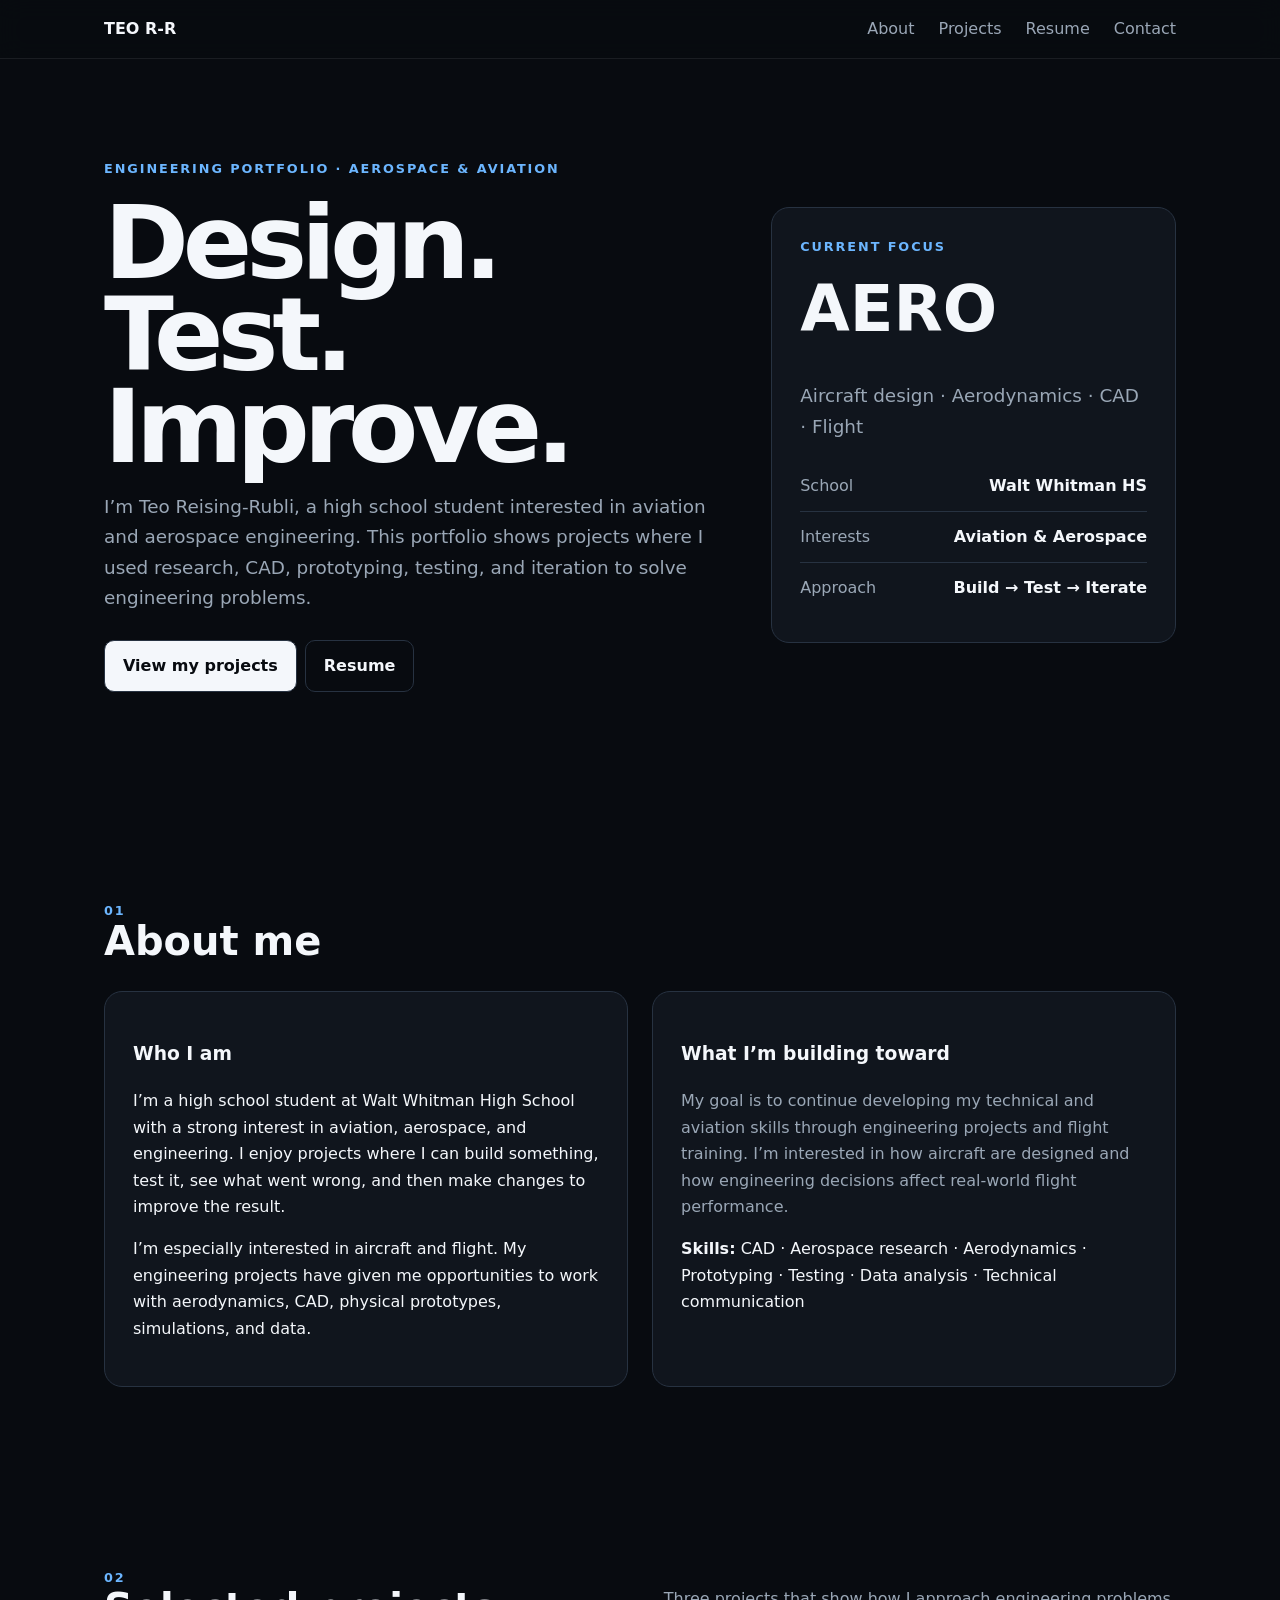
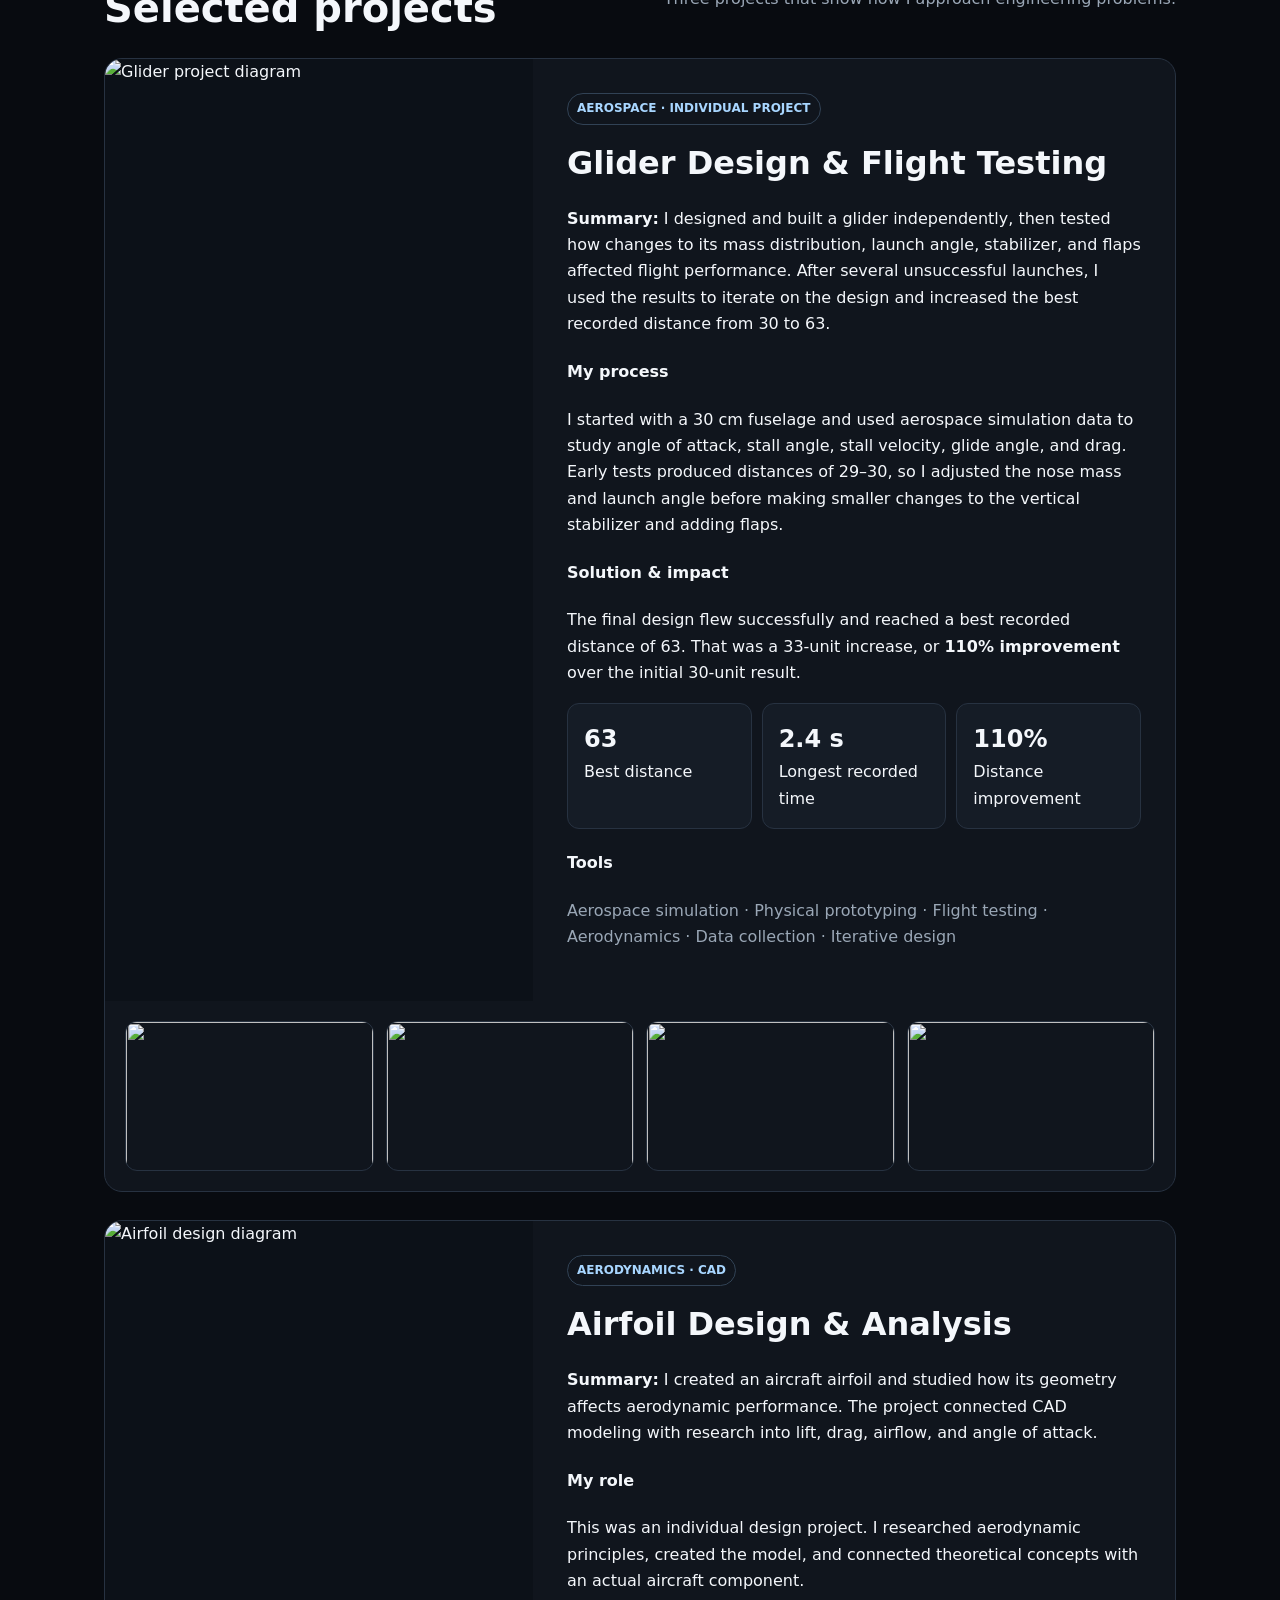
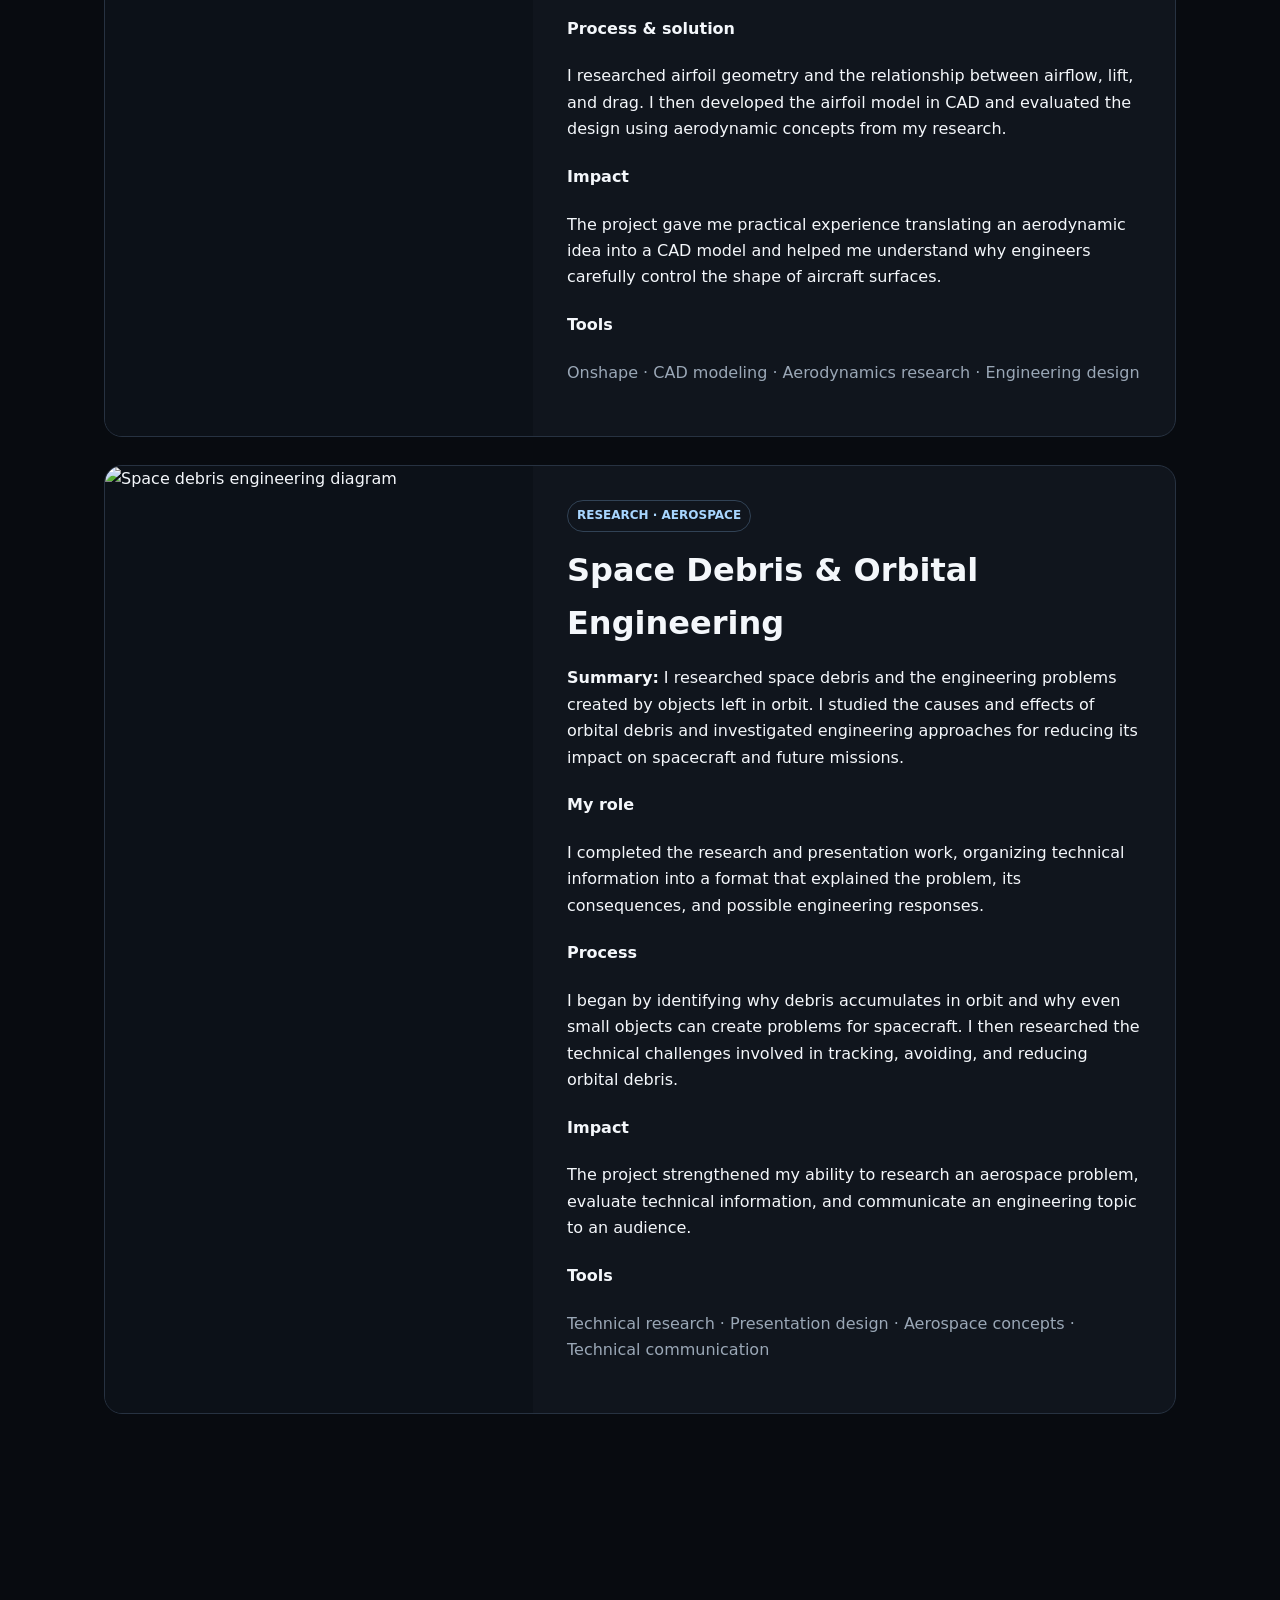
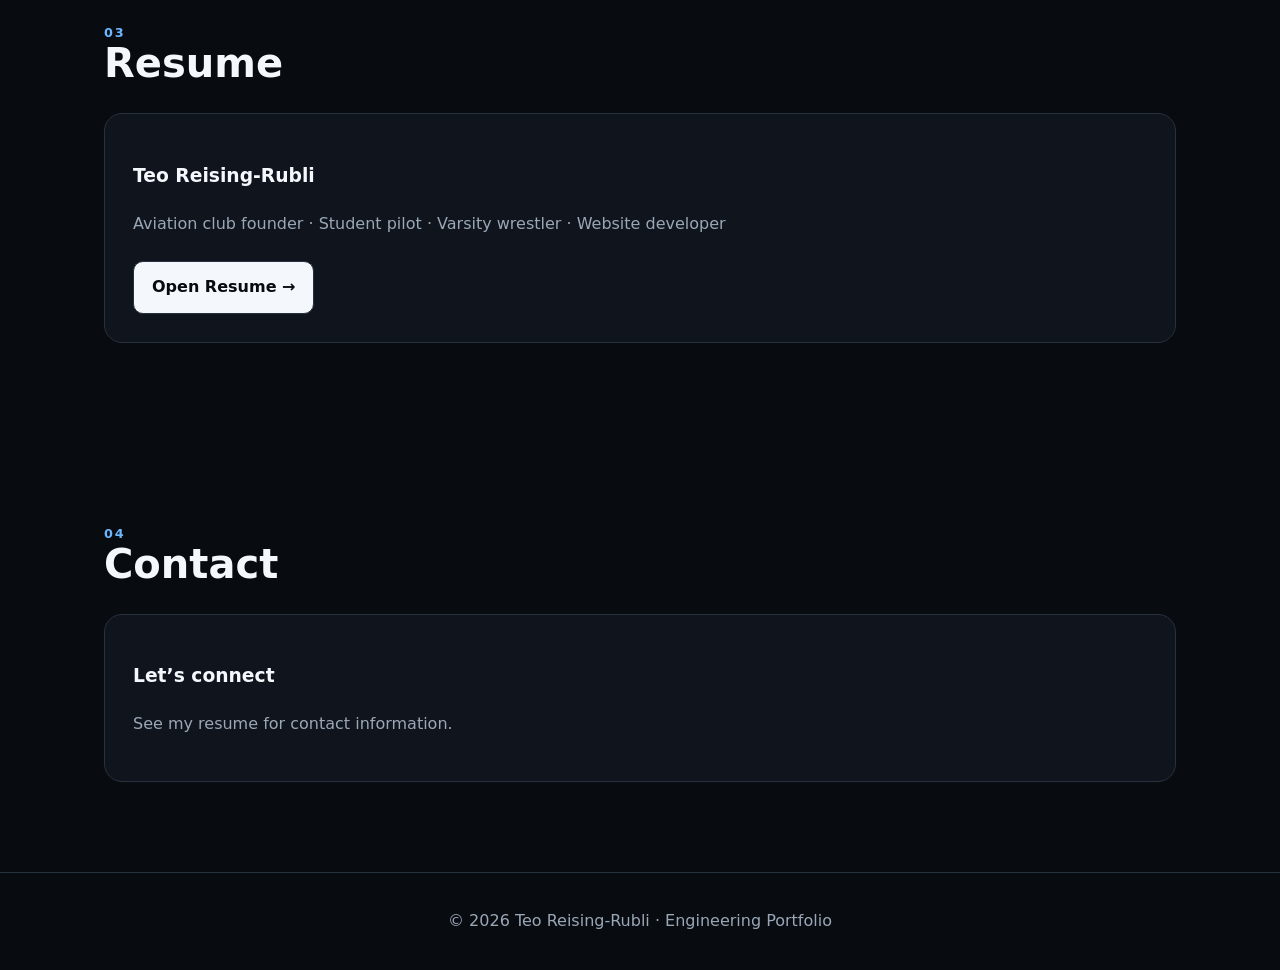
==== index.html @ ff0576cb "Add engineering portfolio homepage" ====
<!DOCTYPE html>
<html lang="en">
<head>
<meta charset="UTF-8"><meta name="viewport" content="width=device-width,initial-scale=1">
<title>Teo Reising-Rubli | Engineering Portfolio</title>
<style>
:root{--bg:#080b10;--panel:#10151d;--panel2:#151c26;--text:#f4f7fb;--muted:#9aa7b6;--line:#273241;--accent:#6cb6ff;--max:1120px}
*{box-sizing:border-box;scroll-behavior:smooth}body{margin:0;background:var(--bg);color:var(--text);font-family:Inter,system-ui,sans-serif;line-height:1.65}a{color:inherit;text-decoration:none}
nav{position:fixed;top:0;left:0;right:0;z-index:5;background:#080b10e8;backdrop-filter:blur(12px);border-bottom:1px solid #ffffff14}.nav{max-width:var(--max);margin:auto;padding:16px 24px;display:flex;justify-content:space-between}.navlinks{display:flex;gap:24px;color:var(--muted)}
.hero,section{max-width:var(--max);margin:auto;padding:90px 24px}.hero{min-height:90vh;display:flex;align-items:center;padding-top:130px}.grid{display:grid;grid-template-columns:1.2fr .8fr;gap:60px;align-items:center}.eyebrow{color:var(--accent);font-size:.8rem;font-weight:800;letter-spacing:.15em;text-transform:uppercase}h1{font-size:clamp(3.5rem,8vw,6.5rem);line-height:.9;letter-spacing:-.06em;margin:18px 0}h2{font-size:2.5rem;line-height:1;margin:0}.hero p,.muted{color:var(--muted)}.hero p{font-size:1.15rem;max-width:650px}
.btn{display:inline-block;padding:12px 18px;border:1px solid var(--line);border-radius:10px;font-weight:700;margin:8px 8px 0 0}.primary{background:#f4f7fb;color:#080b10}.hero-card,.card,.project{background:var(--panel);border:1px solid var(--line);border-radius:18px}.hero-card{padding:28px}.big{font-size:4rem;font-weight:900}.stat{display:flex;justify-content:space-between;padding:12px 0;border-bottom:1px solid var(--line);color:var(--muted)}.stat:last-child{border:0}.stat strong{color:var(--text)}
.head{display:flex;justify-content:space-between;align-items:end;gap:30px;margin-bottom:30px}.about{display:grid;grid-template-columns:1fr 1fr;gap:24px}.card{padding:28px}.toc{display:grid;grid-template-columns:repeat(4,1fr);gap:12px}.toc a{padding:18px;background:var(--panel);border:1px solid var(--line);border-radius:12px;color:var(--muted)}
.project{overflow:hidden;margin:28px 0}.projectgrid{display:grid;grid-template-columns:.8fr 1.2fr}.media{min-height:360px;background:#0c1118;display:flex;align-items:center;justify-content:center}.media img{width:100%;height:100%;object-fit:cover}.content{padding:34px}.tag{display:inline-block;color:#a8d6ff;border:1px solid #314255;border-radius:999px;padding:5px 9px;font-size:.75rem;font-weight:700}.project h3{font-size:2rem;margin:12px 0}.metrics{display:grid;grid-template-columns:repeat(3,1fr);gap:10px}.metric{background:var(--panel2);border:1px solid var(--line);padding:16px;border-radius:12px}.metric strong{display:block;font-size:1.5rem}.gallery{display:grid;grid-template-columns:repeat(4,1fr);gap:12px;padding:20px}.gallery img{width:100%;height:150px;object-fit:cover;border-radius:12px;border:1px solid var(--line)}footer{border-top:1px solid var(--line);padding:35px;text-align:center;color:var(--muted)}
@media(max-width:800px){.grid,.about,.projectgrid{grid-template-columns:1fr}.hero-card{display:none}.navlinks{gap:12px;font-size:.8rem}.toc{grid-template-columns:1fr 1fr}.gallery{grid-template-columns:1fr 1fr}.metrics{grid-template-columns:1fr 1fr}}
</style>
</head>
<body>
<nav><div class="nav"><b>TEO R-R</b><div class="navlinks"><a href="#about">About</a><a href="#projects">Projects</a><a href="#resume">Resume</a><a href="#contact">Contact</a></div></div></nav>
<header class="hero" id="home"><div class="grid"><div><div class="eyebrow">Engineering Portfolio · Aerospace & Aviation</div><h1>Design.<br>Test.<br>Improve.</h1><p>I’m Teo Reising-Rubli, a high school student interested in aviation and aerospace engineering. This portfolio shows projects where I used research, CAD, prototyping, testing, and iteration to solve engineering problems.</p><a class="btn primary" href="#projects">View my projects</a><a class="btn" href="#resume">Resume</a></div><div class="hero-card"><div class="eyebrow">Current focus</div><div class="big">AERO</div><p class="muted">Aircraft design · Aerodynamics · CAD · Flight</p><div class="stat"><span>School</span><strong>Walt Whitman HS</strong></div><div class="stat"><span>Interests</span><strong>Aviation & Aerospace</strong></div><div class="stat"><span>Approach</span><strong>Build → Test → Iterate</strong></div></div></div></header>

<section id="about"><div class="head"><div><div class="eyebrow">01</div><h2>About me</h2></div></div><div class="about"><div class="card"><h3>Who I am</h3><p>I’m a high school student at Walt Whitman High School with a strong interest in aviation, aerospace, and engineering. I enjoy projects where I can build something, test it, see what went wrong, and then make changes to improve the result.</p><p>I’m especially interested in aircraft and flight. My engineering projects have given me opportunities to work with aerodynamics, CAD, physical prototypes, simulations, and data.</p></div><div class="card"><h3>What I’m building toward</h3><p class="muted">My goal is to continue developing my technical and aviation skills through engineering projects and flight training. I’m interested in how aircraft are designed and how engineering decisions affect real-world flight performance.</p><p><b>Skills:</b> CAD · Aerospace research · Aerodynamics · Prototyping · Testing · Data analysis · Technical communication</p></div></div></section>

<section id="projects"><div class="head"><div><div class="eyebrow">02</div><h2>Selected projects</h2></div><p class="muted">Three projects that show how I approach engineering problems.</p></div>
<article class="project"><div class="projectgrid"><div class="media"><img src="assets/glider.svg" alt="Glider project diagram"></div><div class="content"><span class="tag">AEROSPACE · INDIVIDUAL PROJECT</span><h3>Glider Design & Flight Testing</h3><p><b>Summary:</b> I designed and built a glider independently, then tested how changes to its mass distribution, launch angle, stabilizer, and flaps affected flight performance. After several unsuccessful launches, I used the results to iterate on the design and increased the best recorded distance from 30 to 63.</p><h4>My process</h4><p>I started with a 30 cm fuselage and used aerospace simulation data to study angle of attack, stall angle, stall velocity, glide angle, and drag. Early tests produced distances of 29–30, so I adjusted the nose mass and launch angle before making smaller changes to the vertical stabilizer and adding flaps.</p><h4>Solution & impact</h4><p>The final design flew successfully and reached a best recorded distance of 63. That was a 33-unit increase, or <b>110% improvement</b> over the initial 30-unit result.</p><div class="metrics"><div class="metric"><strong>63</strong><span>Best distance</span></div><div class="metric"><strong>2.4 s</strong><span>Longest recorded time</span></div><div class="metric"><strong>110%</strong><span>Distance improvement</span></div></div><h4>Tools</h4><p class="muted">Aerospace simulation · Physical prototyping · Flight testing · Aerodynamics · Data collection · Iterative design</p></div></div><div class="gallery"><img src="assets/glider.svg"><img src="assets/simulation.svg"><img src="assets/dimensions.svg"><img src="assets/results.svg"></div></article>

<article class="project"><div class="projectgrid"><div class="media"><img src="assets/airfoil.svg" alt="Airfoil design diagram"></div><div class="content"><span class="tag">AERODYNAMICS · CAD</span><h3>Airfoil Design & Analysis</h3><p><b>Summary:</b> I created an aircraft airfoil and studied how its geometry affects aerodynamic performance. The project connected CAD modeling with research into lift, drag, airflow, and angle of attack.</p><h4>My role</h4><p>This was an individual design project. I researched aerodynamic principles, created the model, and connected theoretical concepts with an actual aircraft component.</p><h4>Process & solution</h4><p>I researched airfoil geometry and the relationship between airflow, lift, and drag. I then developed the airfoil model in CAD and evaluated the design using aerodynamic concepts from my research.</p><h4>Impact</h4><p>The project gave me practical experience translating an aerodynamic idea into a CAD model and helped me understand why engineers carefully control the shape of aircraft surfaces.</p><h4>Tools</h4><p class="muted">Onshape · CAD modeling · Aerodynamics research · Engineering design</p></div></div></article>

<article class="project"><div class="projectgrid"><div class="media"><img src="assets/space.svg" alt="Space debris engineering diagram"></div><div class="content"><span class="tag">RESEARCH · AEROSPACE</span><h3>Space Debris & Orbital Engineering</h3><p><b>Summary:</b> I researched space debris and the engineering problems created by objects left in orbit. I studied the causes and effects of orbital debris and investigated engineering approaches for reducing its impact on spacecraft and future missions.</p><h4>My role</h4><p>I completed the research and presentation work, organizing technical information into a format that explained the problem, its consequences, and possible engineering responses.</p><h4>Process</h4><p>I began by identifying why debris accumulates in orbit and why even small objects can create problems for spacecraft. I then researched the technical challenges involved in tracking, avoiding, and reducing orbital debris.</p><h4>Impact</h4><p>The project strengthened my ability to research an aerospace problem, evaluate technical information, and communicate an engineering topic to an audience.</p><h4>Tools</h4><p class="muted">Technical research · Presentation design · Aerospace concepts · Technical communication</p></div></div></article>
</section>

<section id="resume"><div class="head"><div><div class="eyebrow">03</div><h2>Resume</h2></div></div><div class="card"><h3>Teo Reising-Rubli</h3><p class="muted">Aviation club founder · Student pilot · Varsity wrestler · Website developer</p><a class="btn primary" href="resume.html">Open Resume →</a></div></section>
<section id="contact"><div class="head"><div><div class="eyebrow">04</div><h2>Contact</h2></div></div><div class="card"><h3>Let’s connect</h3><p class="muted">See my resume for contact information.</p></div></section>
<footer>© 2026 Teo Reising-Rubli · Engineering Portfolio</footer>
</body></html>
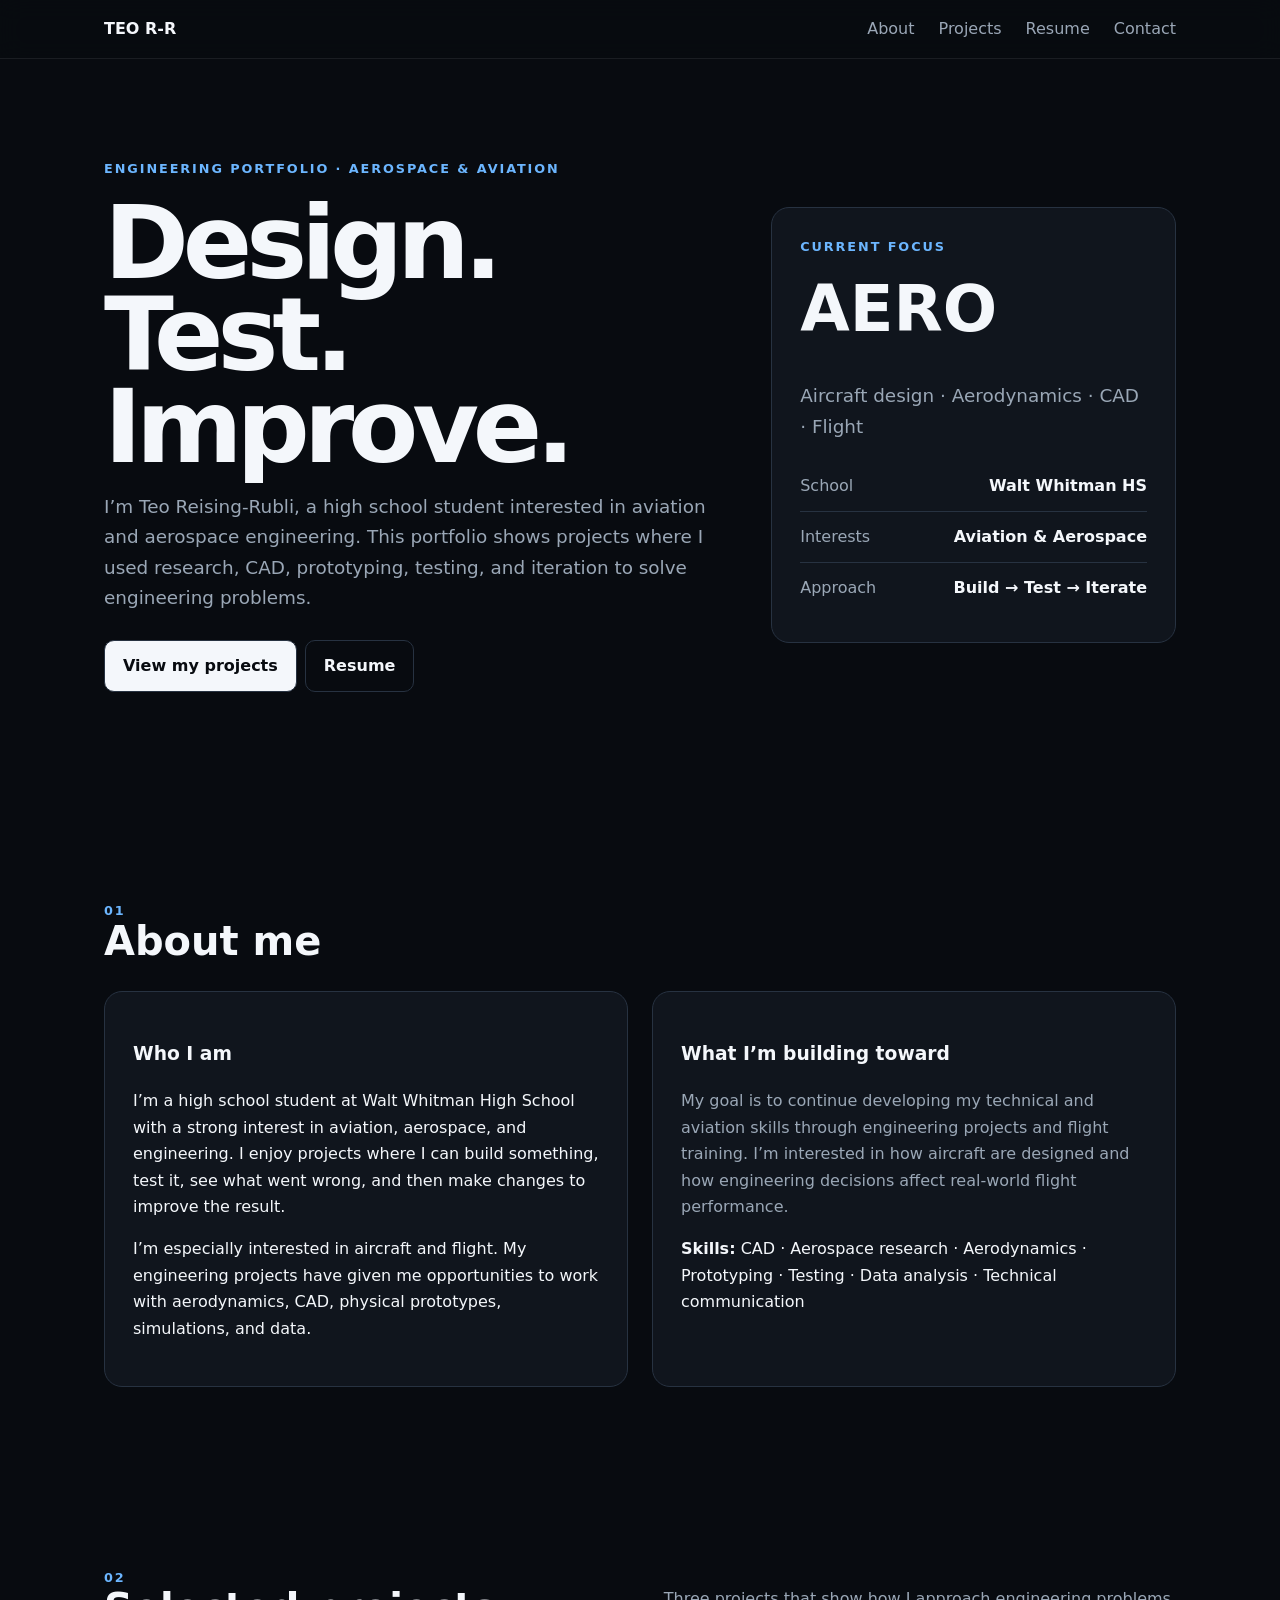
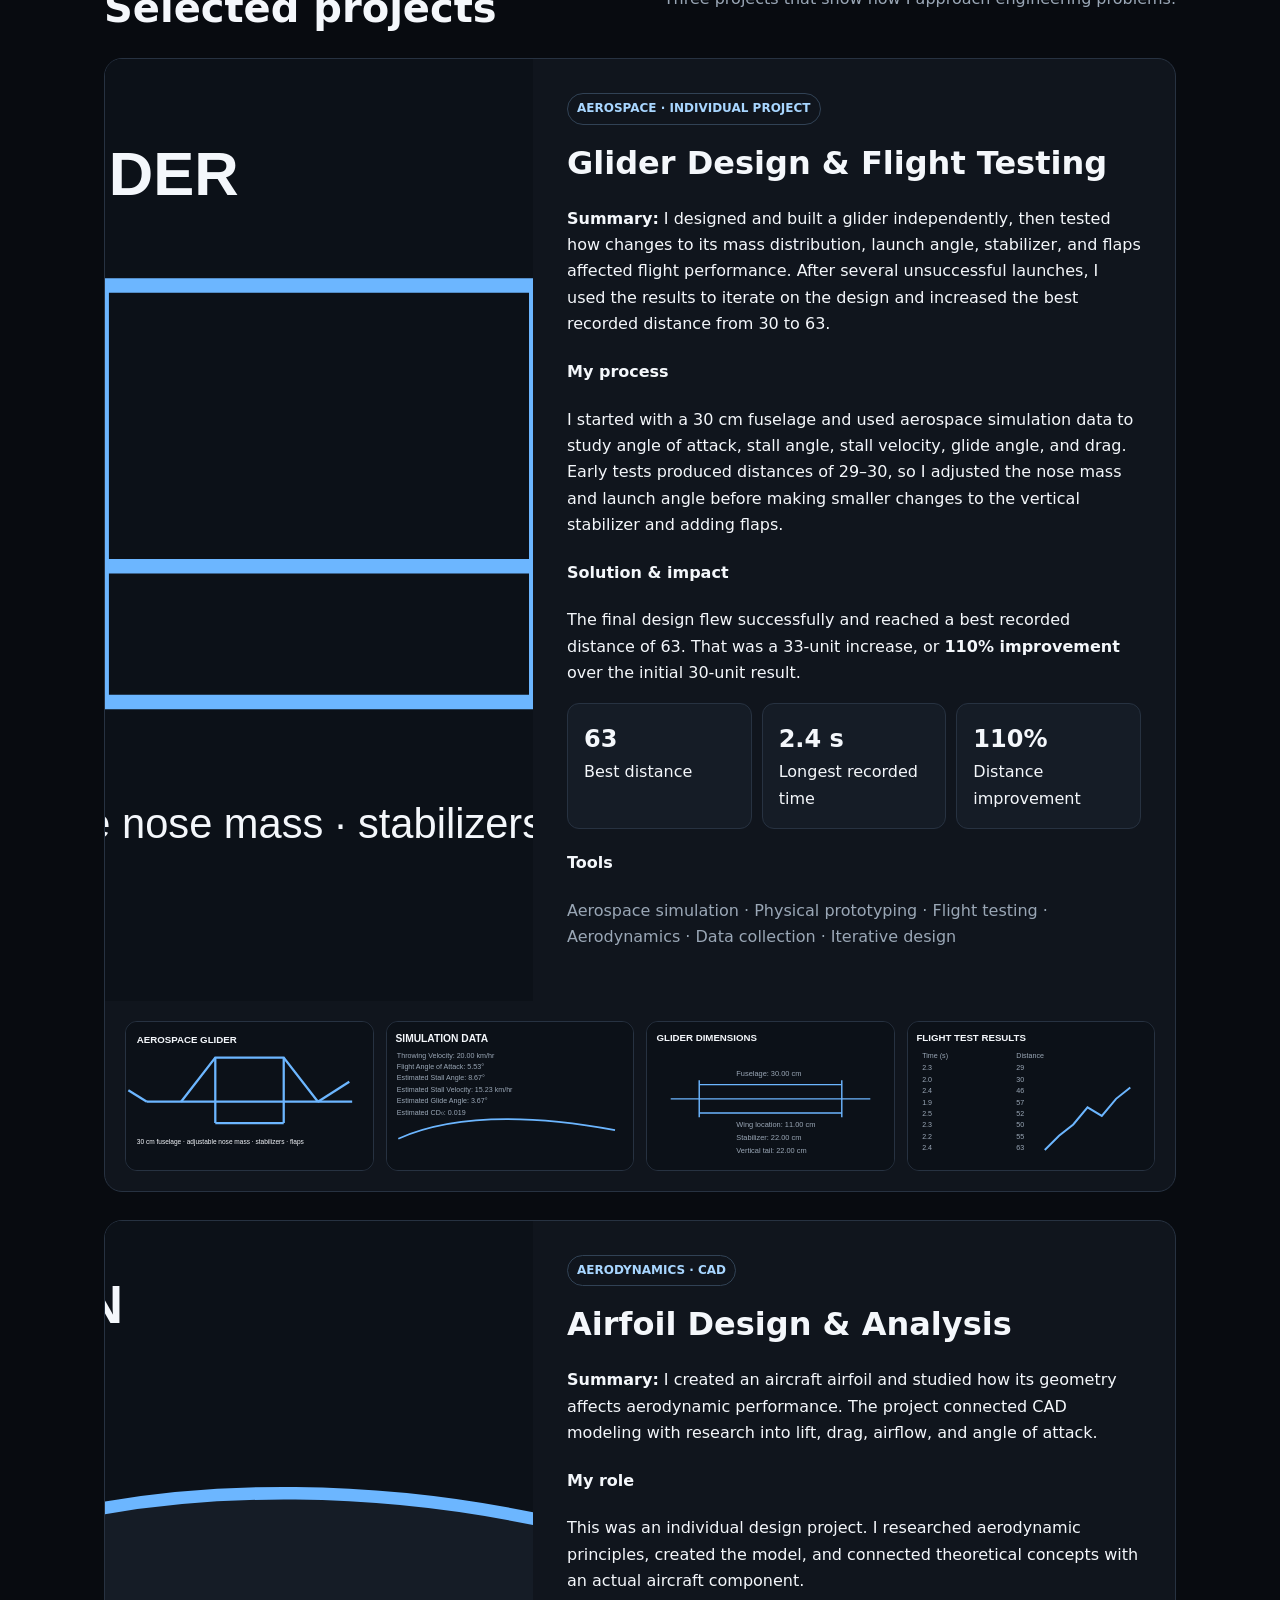
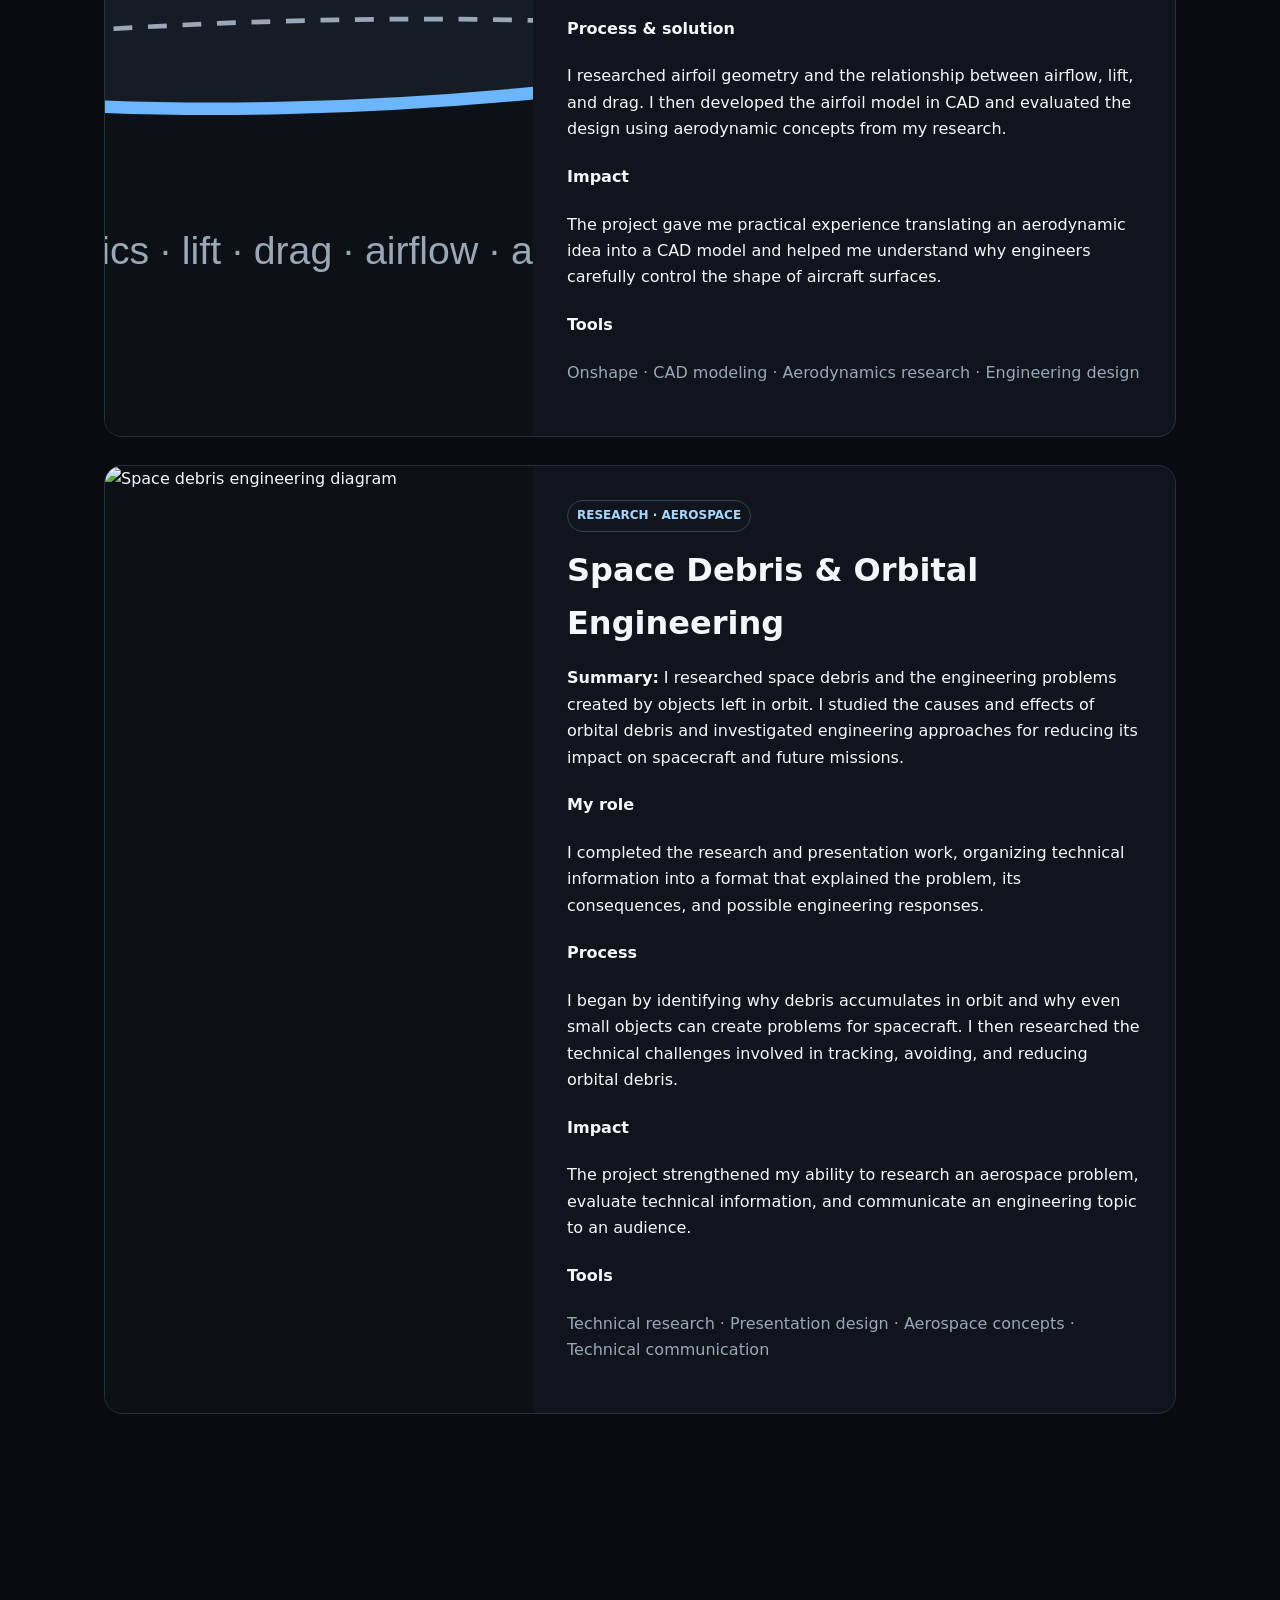
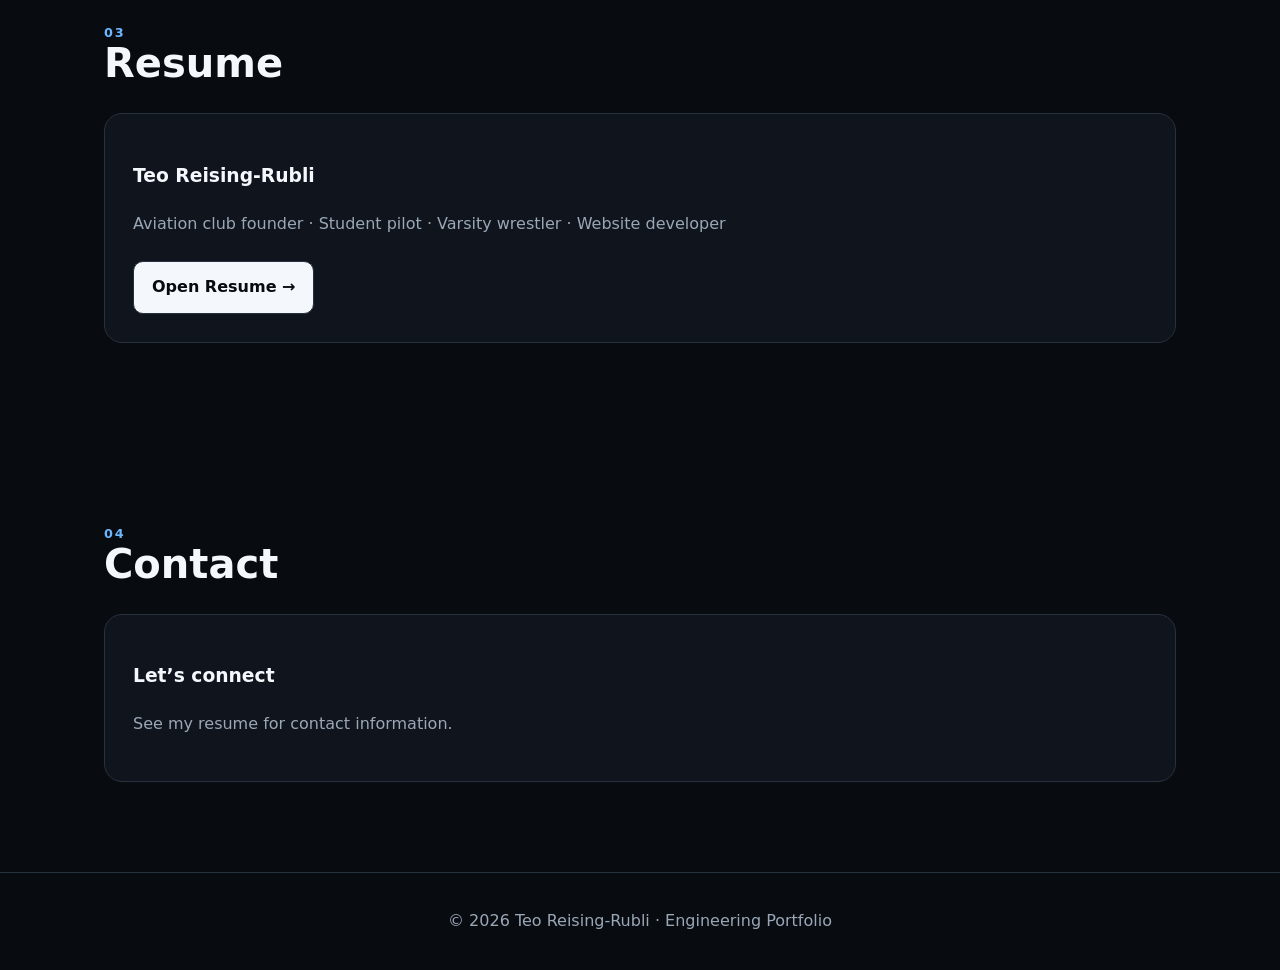
==== commit d452e238: "Add newline at end of index.html" ====
--- a/index.html
+++ b/index.html
@@ -31,4 +31,5 @@
 <section id="resume"><div class="head"><div><div class="eyebrow">03</div><h2>Resume</h2></div></div><div class="card"><h3>Teo Reising-Rubli</h3><p class="muted">Aviation club founder · Student pilot · Varsity wrestler · Website developer</p><a class="btn primary" href="resume.html">Open Resume →</a></div></section>
 <section id="contact"><div class="head"><div><div class="eyebrow">04</div><h2>Contact</h2></div></div><div class="card"><h3>Let’s connect</h3><p class="muted">See my resume for contact information.</p></div></section>
 <footer>© 2026 Teo Reising-Rubli · Engineering Portfolio</footer>
-</body></html>+</body></html>
+
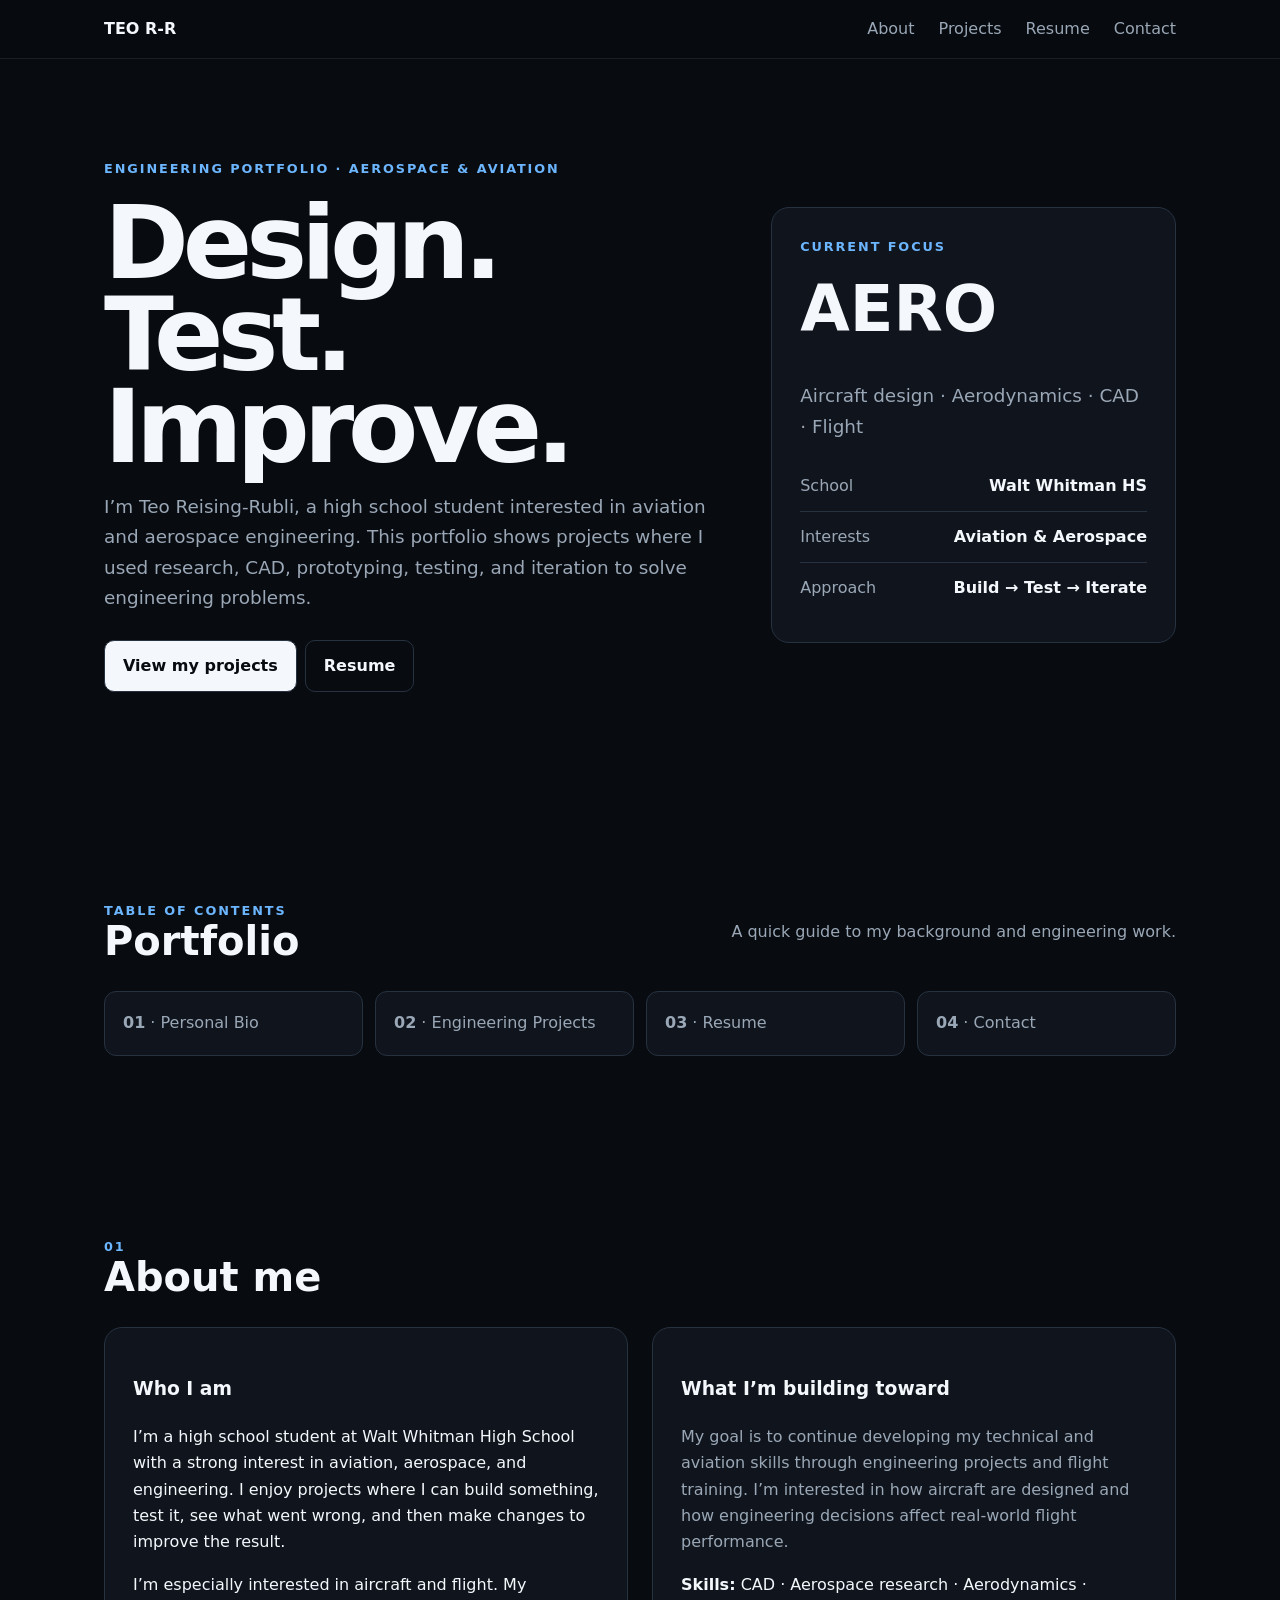
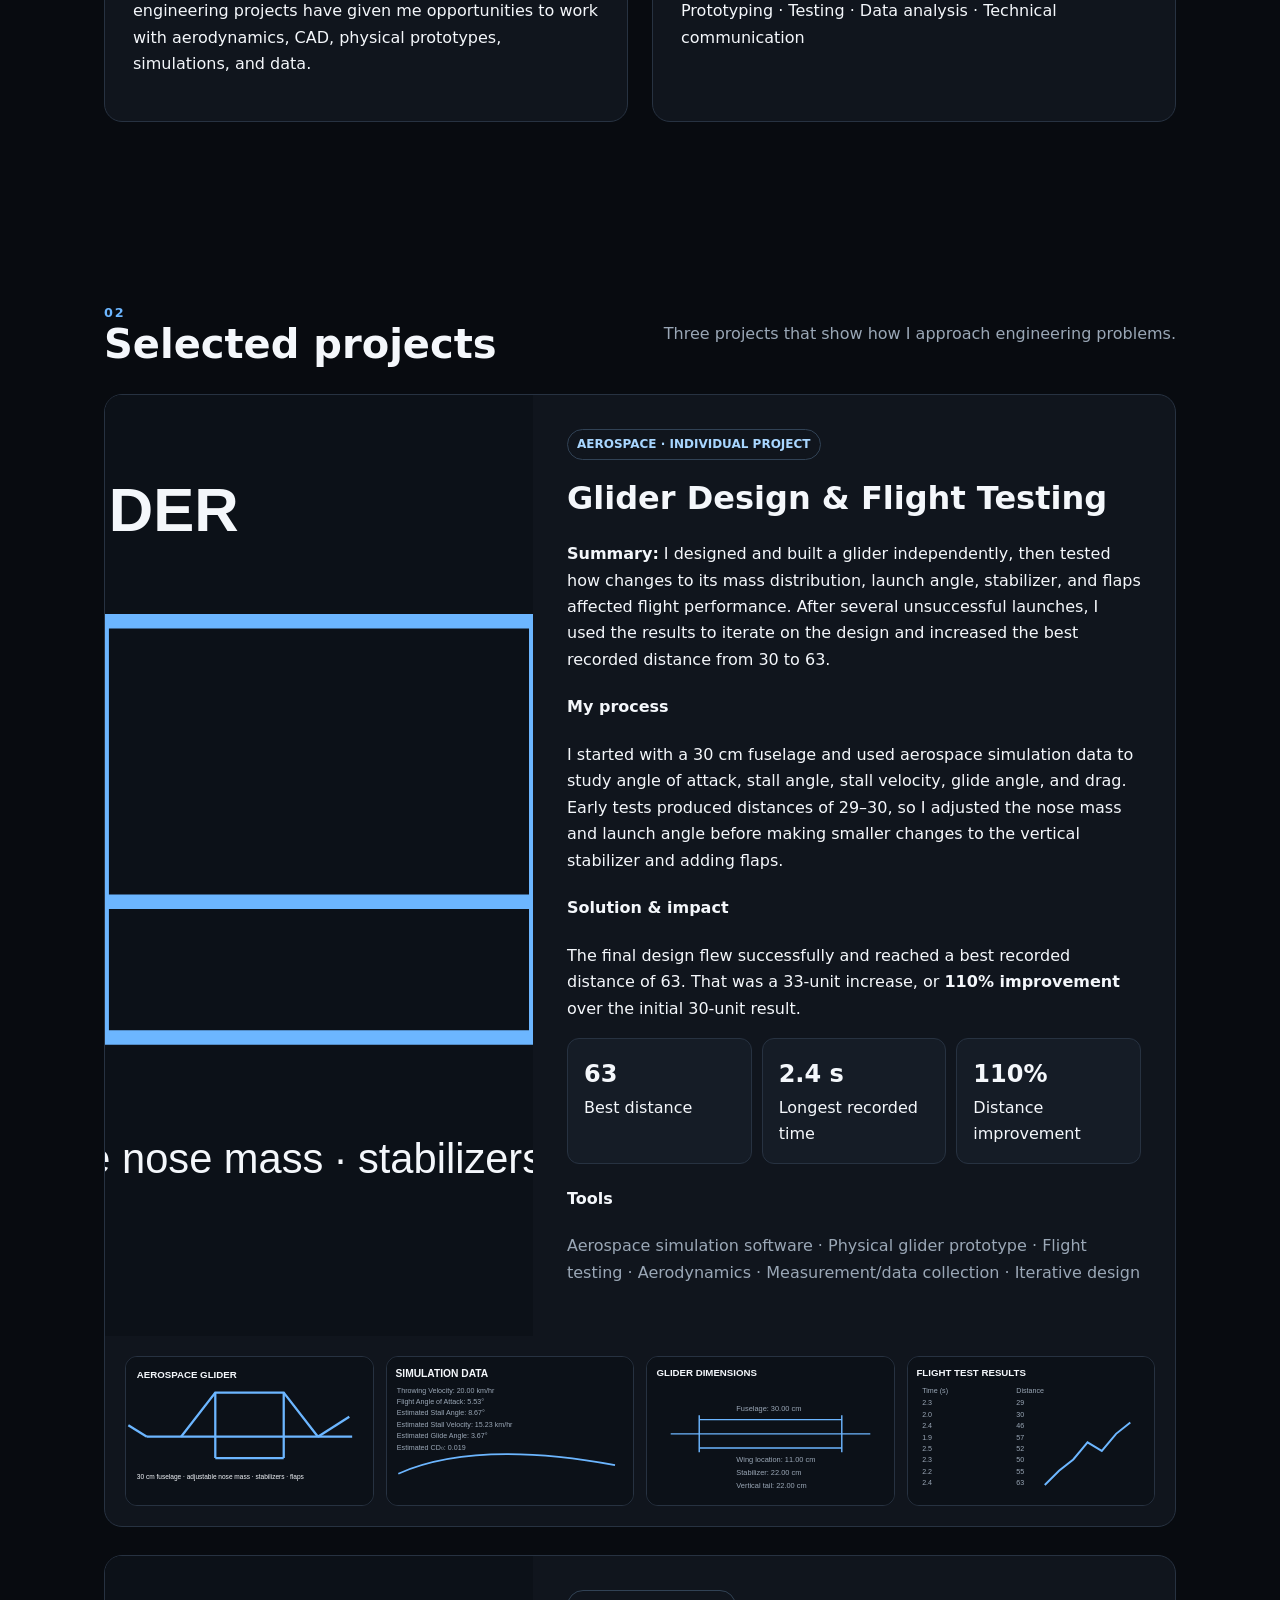
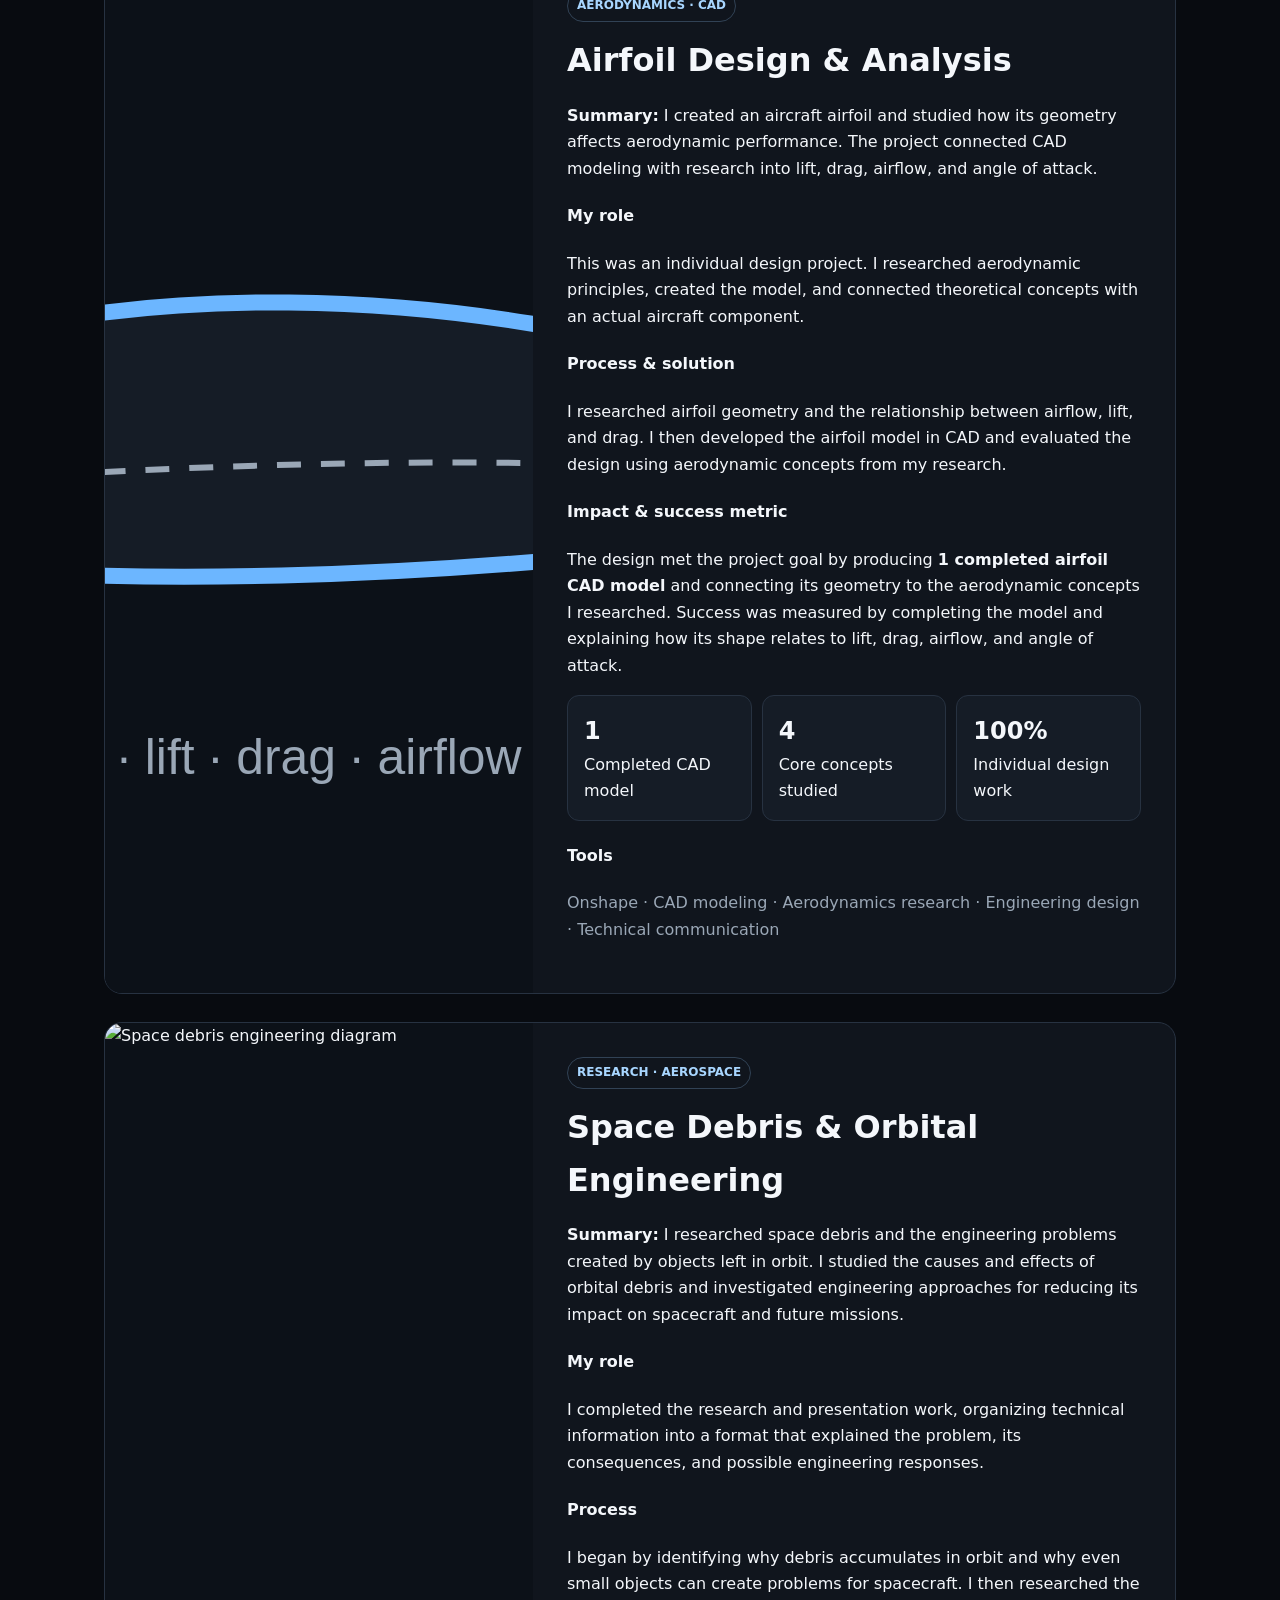
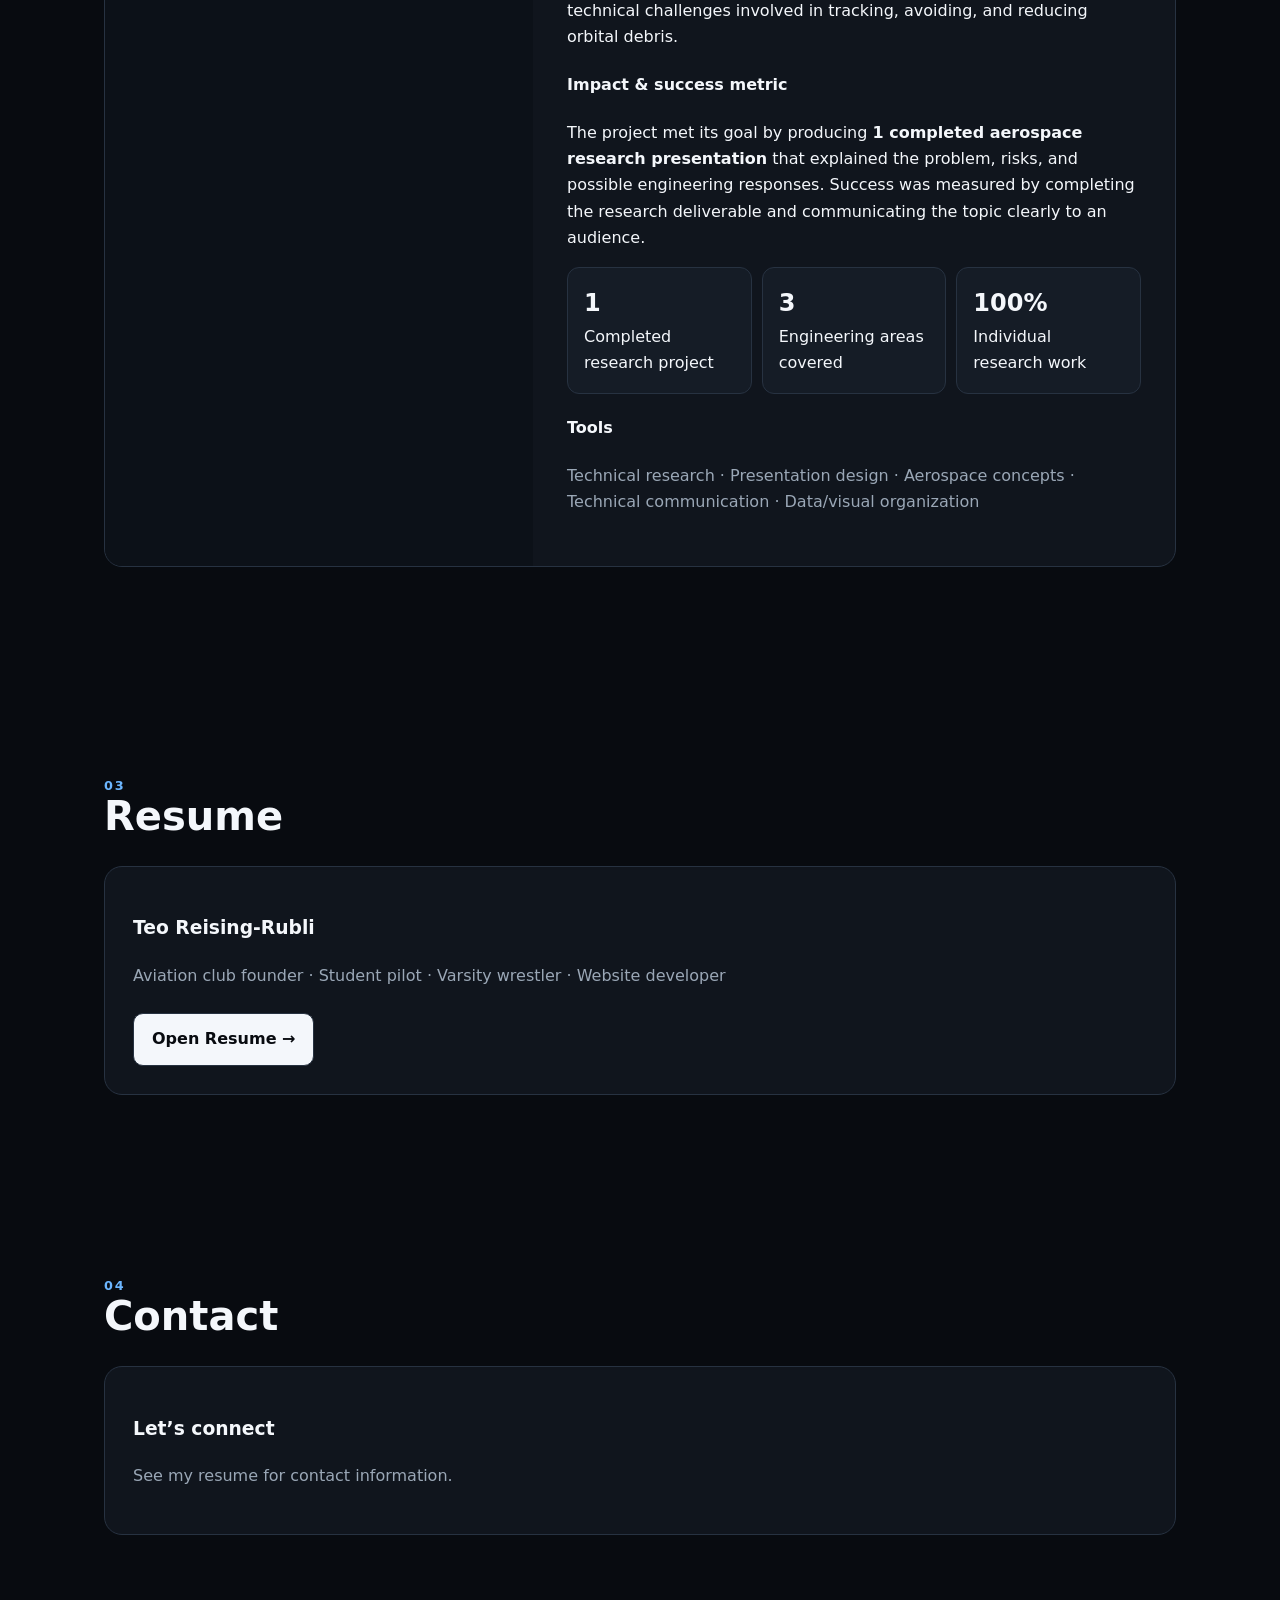
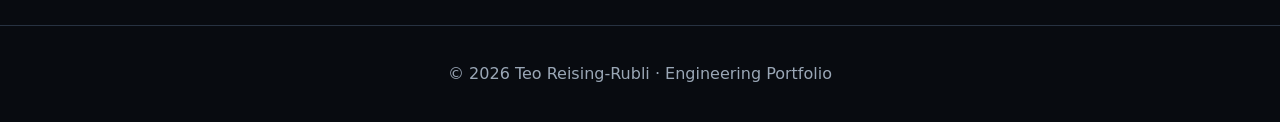
==== commit b1e95c8a: "Complete engineering portfolio rubric updates" ====
--- a/index.html
+++ b/index.html
@@ -18,14 +18,16 @@
 <nav><div class="nav"><b>TEO R-R</b><div class="navlinks"><a href="#about">About</a><a href="#projects">Projects</a><a href="#resume">Resume</a><a href="#contact">Contact</a></div></div></nav>
 <header class="hero" id="home"><div class="grid"><div><div class="eyebrow">Engineering Portfolio · Aerospace & Aviation</div><h1>Design.<br>Test.<br>Improve.</h1><p>I’m Teo Reising-Rubli, a high school student interested in aviation and aerospace engineering. This portfolio shows projects where I used research, CAD, prototyping, testing, and iteration to solve engineering problems.</p><a class="btn primary" href="#projects">View my projects</a><a class="btn" href="#resume">Resume</a></div><div class="hero-card"><div class="eyebrow">Current focus</div><div class="big">AERO</div><p class="muted">Aircraft design · Aerodynamics · CAD · Flight</p><div class="stat"><span>School</span><strong>Walt Whitman HS</strong></div><div class="stat"><span>Interests</span><strong>Aviation & Aerospace</strong></div><div class="stat"><span>Approach</span><strong>Build → Test → Iterate</strong></div></div></div></header>
 
+<section id="toc"><div class="head"><div><div class="eyebrow">TABLE OF CONTENTS</div><h2>Portfolio</h2></div><p class="muted">A quick guide to my background and engineering work.</p></div><div class="toc"><a href="#about"><b>01</b> · Personal Bio</a><a href="#projects"><b>02</b> · Engineering Projects</a><a href="#resume"><b>03</b> · Resume</a><a href="#contact"><b>04</b> · Contact</a></div></section>
+
 <section id="about"><div class="head"><div><div class="eyebrow">01</div><h2>About me</h2></div></div><div class="about"><div class="card"><h3>Who I am</h3><p>I’m a high school student at Walt Whitman High School with a strong interest in aviation, aerospace, and engineering. I enjoy projects where I can build something, test it, see what went wrong, and then make changes to improve the result.</p><p>I’m especially interested in aircraft and flight. My engineering projects have given me opportunities to work with aerodynamics, CAD, physical prototypes, simulations, and data.</p></div><div class="card"><h3>What I’m building toward</h3><p class="muted">My goal is to continue developing my technical and aviation skills through engineering projects and flight training. I’m interested in how aircraft are designed and how engineering decisions affect real-world flight performance.</p><p><b>Skills:</b> CAD · Aerospace research · Aerodynamics · Prototyping · Testing · Data analysis · Technical communication</p></div></div></section>
 
 <section id="projects"><div class="head"><div><div class="eyebrow">02</div><h2>Selected projects</h2></div><p class="muted">Three projects that show how I approach engineering problems.</p></div>
-<article class="project"><div class="projectgrid"><div class="media"><img src="assets/glider.svg" alt="Glider project diagram"></div><div class="content"><span class="tag">AEROSPACE · INDIVIDUAL PROJECT</span><h3>Glider Design & Flight Testing</h3><p><b>Summary:</b> I designed and built a glider independently, then tested how changes to its mass distribution, launch angle, stabilizer, and flaps affected flight performance. After several unsuccessful launches, I used the results to iterate on the design and increased the best recorded distance from 30 to 63.</p><h4>My process</h4><p>I started with a 30 cm fuselage and used aerospace simulation data to study angle of attack, stall angle, stall velocity, glide angle, and drag. Early tests produced distances of 29–30, so I adjusted the nose mass and launch angle before making smaller changes to the vertical stabilizer and adding flaps.</p><h4>Solution & impact</h4><p>The final design flew successfully and reached a best recorded distance of 63. That was a 33-unit increase, or <b>110% improvement</b> over the initial 30-unit result.</p><div class="metrics"><div class="metric"><strong>63</strong><span>Best distance</span></div><div class="metric"><strong>2.4 s</strong><span>Longest recorded time</span></div><div class="metric"><strong>110%</strong><span>Distance improvement</span></div></div><h4>Tools</h4><p class="muted">Aerospace simulation · Physical prototyping · Flight testing · Aerodynamics · Data collection · Iterative design</p></div></div><div class="gallery"><img src="assets/glider.svg"><img src="assets/simulation.svg"><img src="assets/dimensions.svg"><img src="assets/results.svg"></div></article>
+<article class="project"><div class="projectgrid"><div class="media"><img src="assets/glider.svg" alt="Glider project diagram"></div><div class="content"><span class="tag">AEROSPACE · INDIVIDUAL PROJECT</span><h3>Glider Design & Flight Testing</h3><p><b>Summary:</b> I designed and built a glider independently, then tested how changes to its mass distribution, launch angle, stabilizer, and flaps affected flight performance. After several unsuccessful launches, I used the results to iterate on the design and increased the best recorded distance from 30 to 63.</p><h4>My process</h4><p>I started with a 30 cm fuselage and used aerospace simulation data to study angle of attack, stall angle, stall velocity, glide angle, and drag. Early tests produced distances of 29–30, so I adjusted the nose mass and launch angle before making smaller changes to the vertical stabilizer and adding flaps.</p><h4>Solution & impact</h4><p>The final design flew successfully and reached a best recorded distance of 63. That was a 33-unit increase, or <b>110% improvement</b> over the initial 30-unit result.</p><div class="metrics"><div class="metric"><strong>63</strong><span>Best distance</span></div><div class="metric"><strong>2.4 s</strong><span>Longest recorded time</span></div><div class="metric"><strong>110%</strong><span>Distance improvement</span></div></div><h4>Tools</h4><p class="muted">Aerospace simulation software · Physical glider prototype · Flight testing · Aerodynamics · Measurement/data collection · Iterative design</p></div></div><div class="gallery"><img src="assets/glider.svg"><img src="assets/simulation.svg"><img src="assets/dimensions.svg"><img src="assets/results.svg"></div></article>
 
-<article class="project"><div class="projectgrid"><div class="media"><img src="assets/airfoil.svg" alt="Airfoil design diagram"></div><div class="content"><span class="tag">AERODYNAMICS · CAD</span><h3>Airfoil Design & Analysis</h3><p><b>Summary:</b> I created an aircraft airfoil and studied how its geometry affects aerodynamic performance. The project connected CAD modeling with research into lift, drag, airflow, and angle of attack.</p><h4>My role</h4><p>This was an individual design project. I researched aerodynamic principles, created the model, and connected theoretical concepts with an actual aircraft component.</p><h4>Process & solution</h4><p>I researched airfoil geometry and the relationship between airflow, lift, and drag. I then developed the airfoil model in CAD and evaluated the design using aerodynamic concepts from my research.</p><h4>Impact</h4><p>The project gave me practical experience translating an aerodynamic idea into a CAD model and helped me understand why engineers carefully control the shape of aircraft surfaces.</p><h4>Tools</h4><p class="muted">Onshape · CAD modeling · Aerodynamics research · Engineering design</p></div></div></article>
+<article class="project"><div class="projectgrid"><div class="media"><img src="assets/airfoil.svg" alt="Airfoil design diagram"></div><div class="content"><span class="tag">AERODYNAMICS · CAD</span><h3>Airfoil Design & Analysis</h3><p><b>Summary:</b> I created an aircraft airfoil and studied how its geometry affects aerodynamic performance. The project connected CAD modeling with research into lift, drag, airflow, and angle of attack.</p><h4>My role</h4><p>This was an individual design project. I researched aerodynamic principles, created the model, and connected theoretical concepts with an actual aircraft component.</p><h4>Process & solution</h4><p>I researched airfoil geometry and the relationship between airflow, lift, and drag. I then developed the airfoil model in CAD and evaluated the design using aerodynamic concepts from my research.</p><h4>Impact & success metric</h4><p>The design met the project goal by producing <b>1 completed airfoil CAD model</b> and connecting its geometry to the aerodynamic concepts I researched. Success was measured by completing the model and explaining how its shape relates to lift, drag, airflow, and angle of attack.</p><div class="metrics"><div class="metric"><strong>1</strong><span>Completed CAD model</span></div><div class="metric"><strong>4</strong><span>Core concepts studied</span></div><div class="metric"><strong>100%</strong><span>Individual design work</span></div></div><h4>Tools</h4><p class="muted">Onshape · CAD modeling · Aerodynamics research · Engineering design · Technical communication</p></div></div></article>
 
-<article class="project"><div class="projectgrid"><div class="media"><img src="assets/space.svg" alt="Space debris engineering diagram"></div><div class="content"><span class="tag">RESEARCH · AEROSPACE</span><h3>Space Debris & Orbital Engineering</h3><p><b>Summary:</b> I researched space debris and the engineering problems created by objects left in orbit. I studied the causes and effects of orbital debris and investigated engineering approaches for reducing its impact on spacecraft and future missions.</p><h4>My role</h4><p>I completed the research and presentation work, organizing technical information into a format that explained the problem, its consequences, and possible engineering responses.</p><h4>Process</h4><p>I began by identifying why debris accumulates in orbit and why even small objects can create problems for spacecraft. I then researched the technical challenges involved in tracking, avoiding, and reducing orbital debris.</p><h4>Impact</h4><p>The project strengthened my ability to research an aerospace problem, evaluate technical information, and communicate an engineering topic to an audience.</p><h4>Tools</h4><p class="muted">Technical research · Presentation design · Aerospace concepts · Technical communication</p></div></div></article>
+<article class="project"><div class="projectgrid"><div class="media"><img src="assets/space.svg" alt="Space debris engineering diagram"></div><div class="content"><span class="tag">RESEARCH · AEROSPACE</span><h3>Space Debris & Orbital Engineering</h3><p><b>Summary:</b> I researched space debris and the engineering problems created by objects left in orbit. I studied the causes and effects of orbital debris and investigated engineering approaches for reducing its impact on spacecraft and future missions.</p><h4>My role</h4><p>I completed the research and presentation work, organizing technical information into a format that explained the problem, its consequences, and possible engineering responses.</p><h4>Process</h4><p>I began by identifying why debris accumulates in orbit and why even small objects can create problems for spacecraft. I then researched the technical challenges involved in tracking, avoiding, and reducing orbital debris.</p><h4>Impact & success metric</h4><p>The project met its goal by producing <b>1 completed aerospace research presentation</b> that explained the problem, risks, and possible engineering responses. Success was measured by completing the research deliverable and communicating the topic clearly to an audience.</p><div class="metrics"><div class="metric"><strong>1</strong><span>Completed research project</span></div><div class="metric"><strong>3</strong><span>Engineering areas covered</span></div><div class="metric"><strong>100%</strong><span>Individual research work</span></div></div><h4>Tools</h4><p class="muted">Technical research · Presentation design · Aerospace concepts · Technical communication · Data/visual organization</p></div></div></article>
 </section>
 
 <section id="resume"><div class="head"><div><div class="eyebrow">03</div><h2>Resume</h2></div></div><div class="card"><h3>Teo Reising-Rubli</h3><p class="muted">Aviation club founder · Student pilot · Varsity wrestler · Website developer</p><a class="btn primary" href="resume.html">Open Resume →</a></div></section>
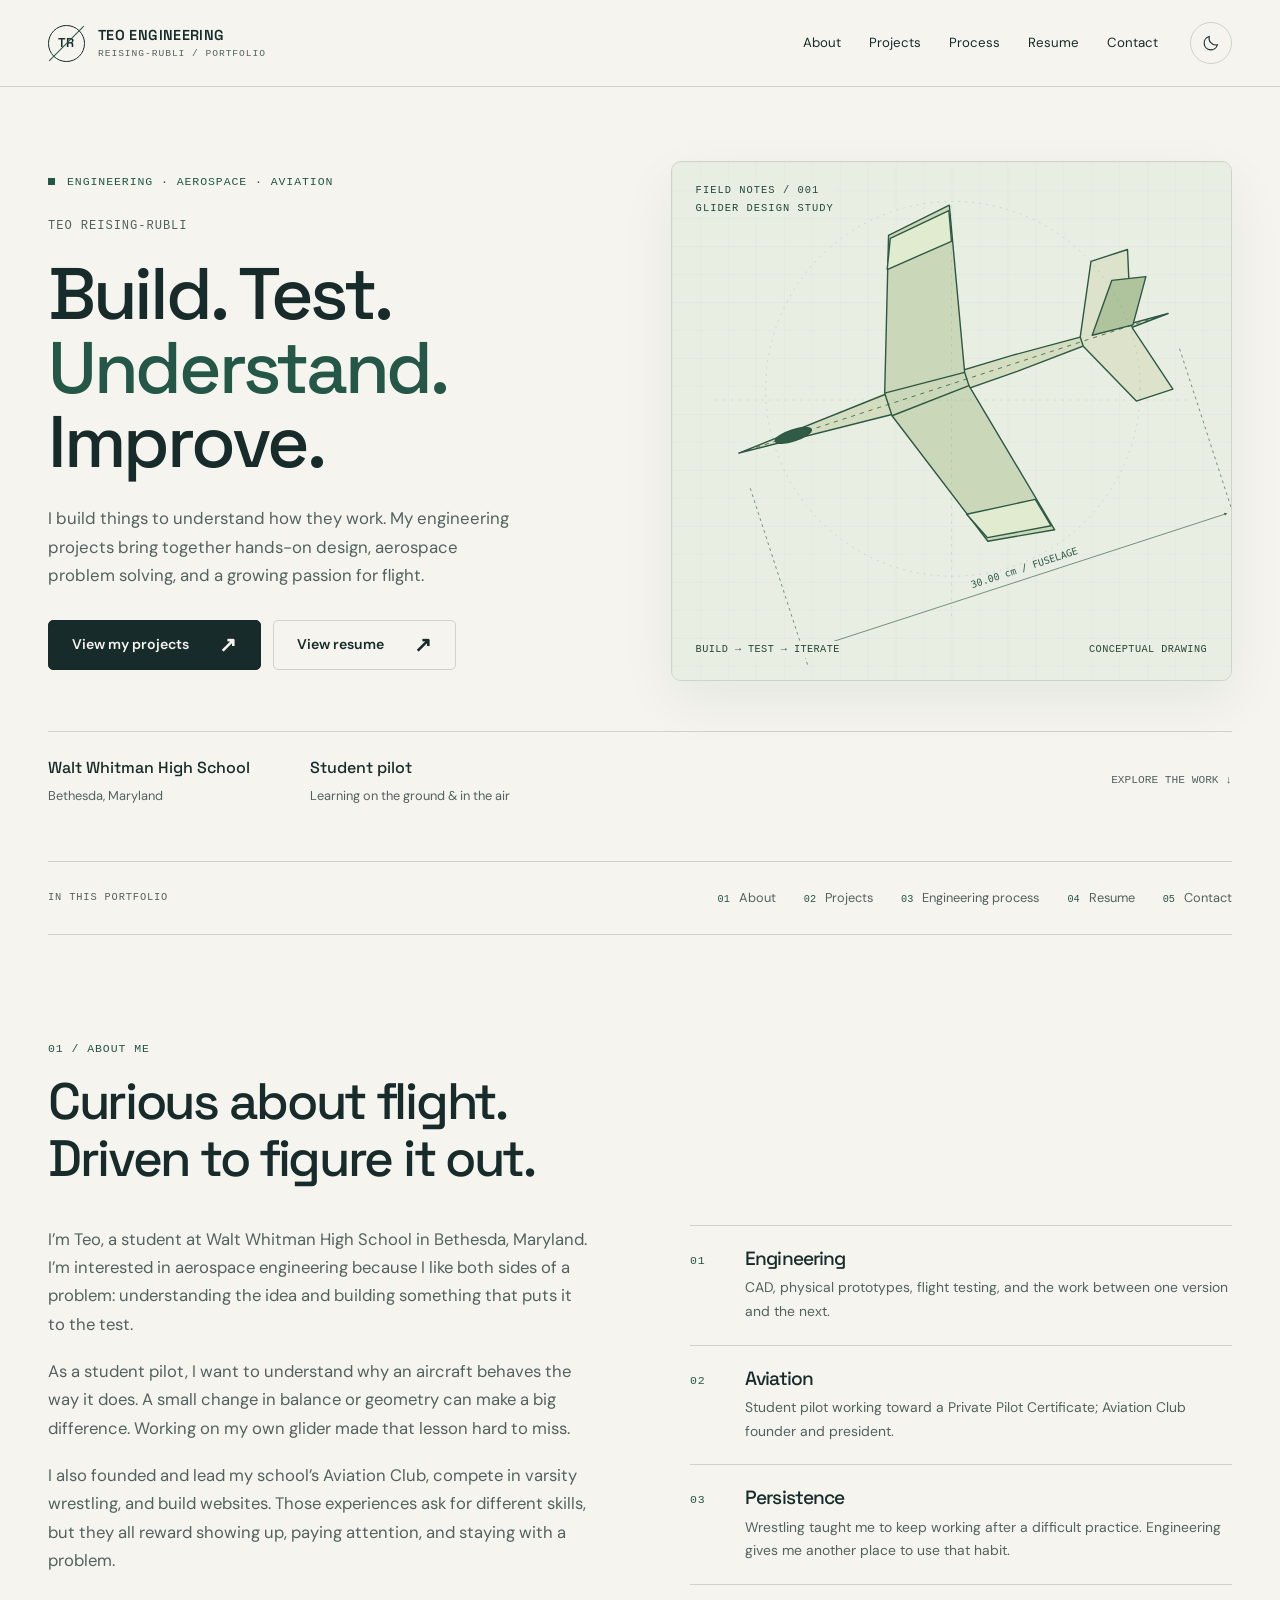
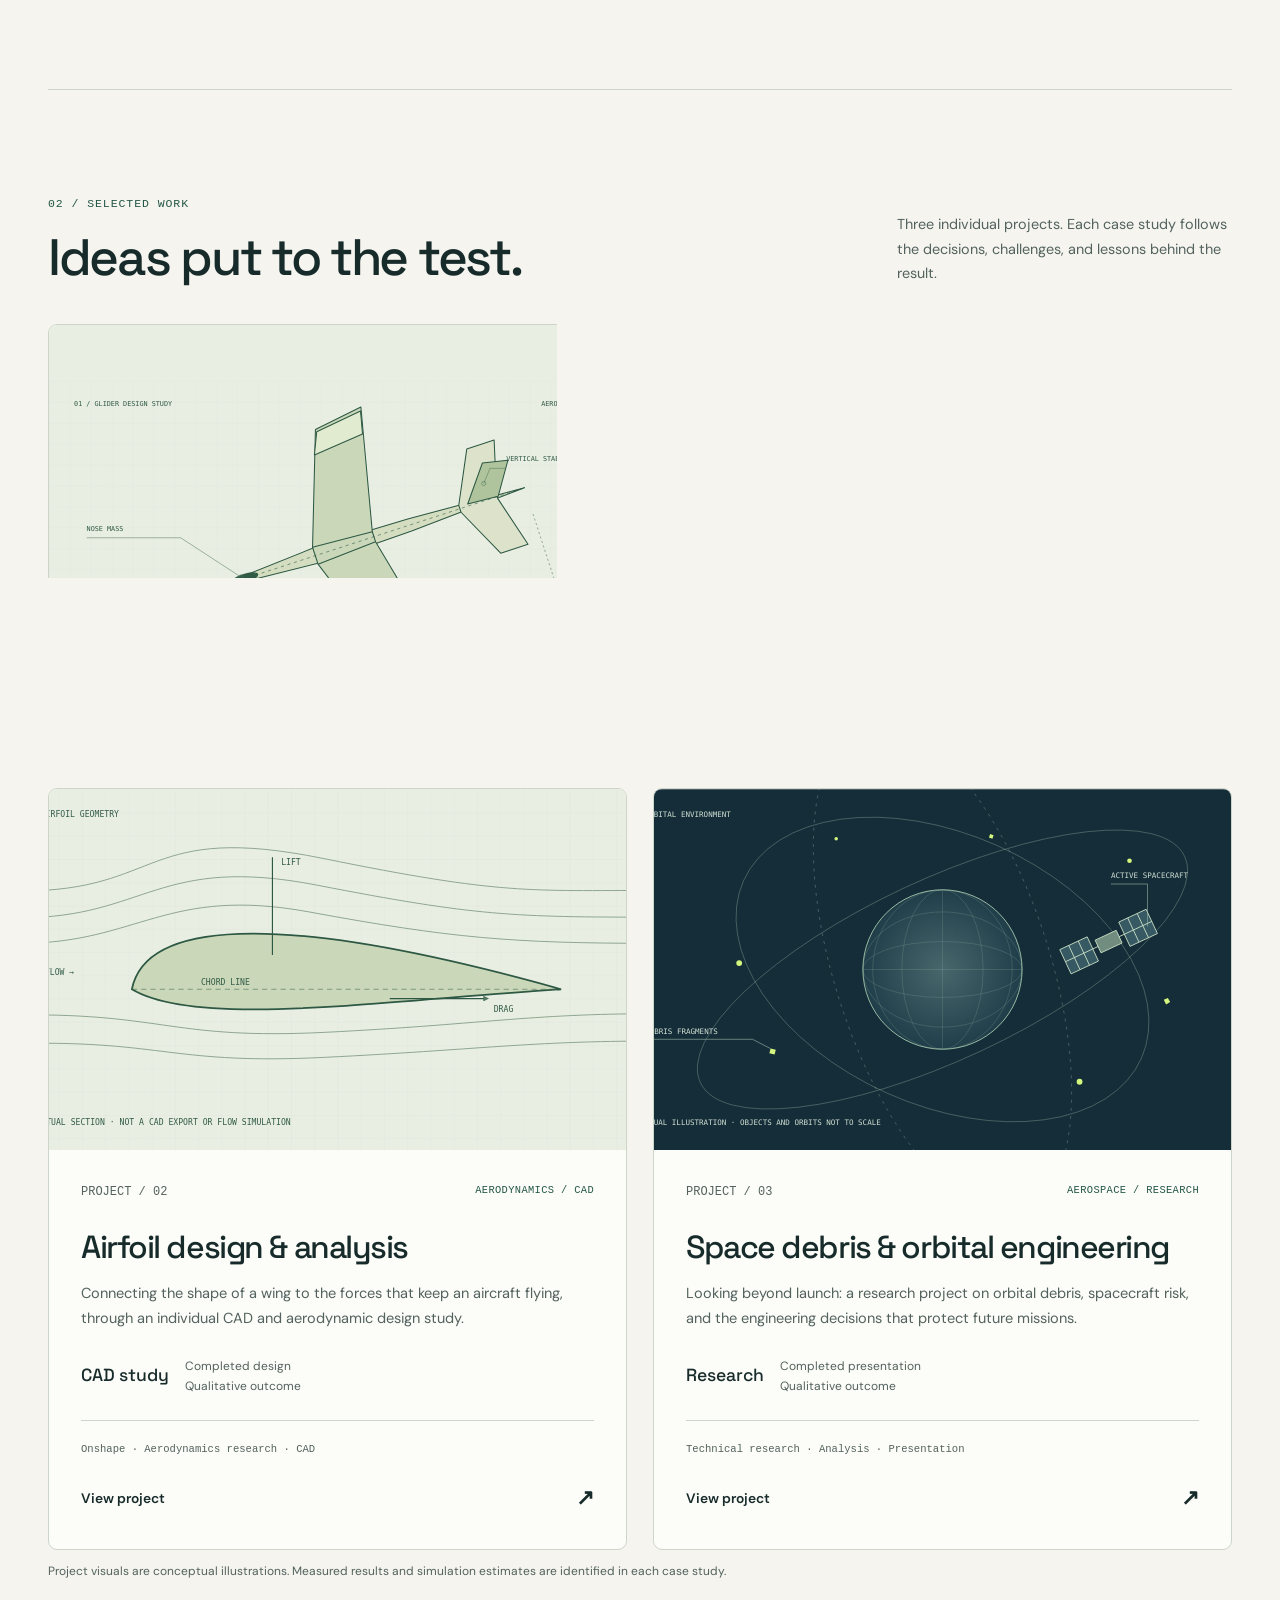
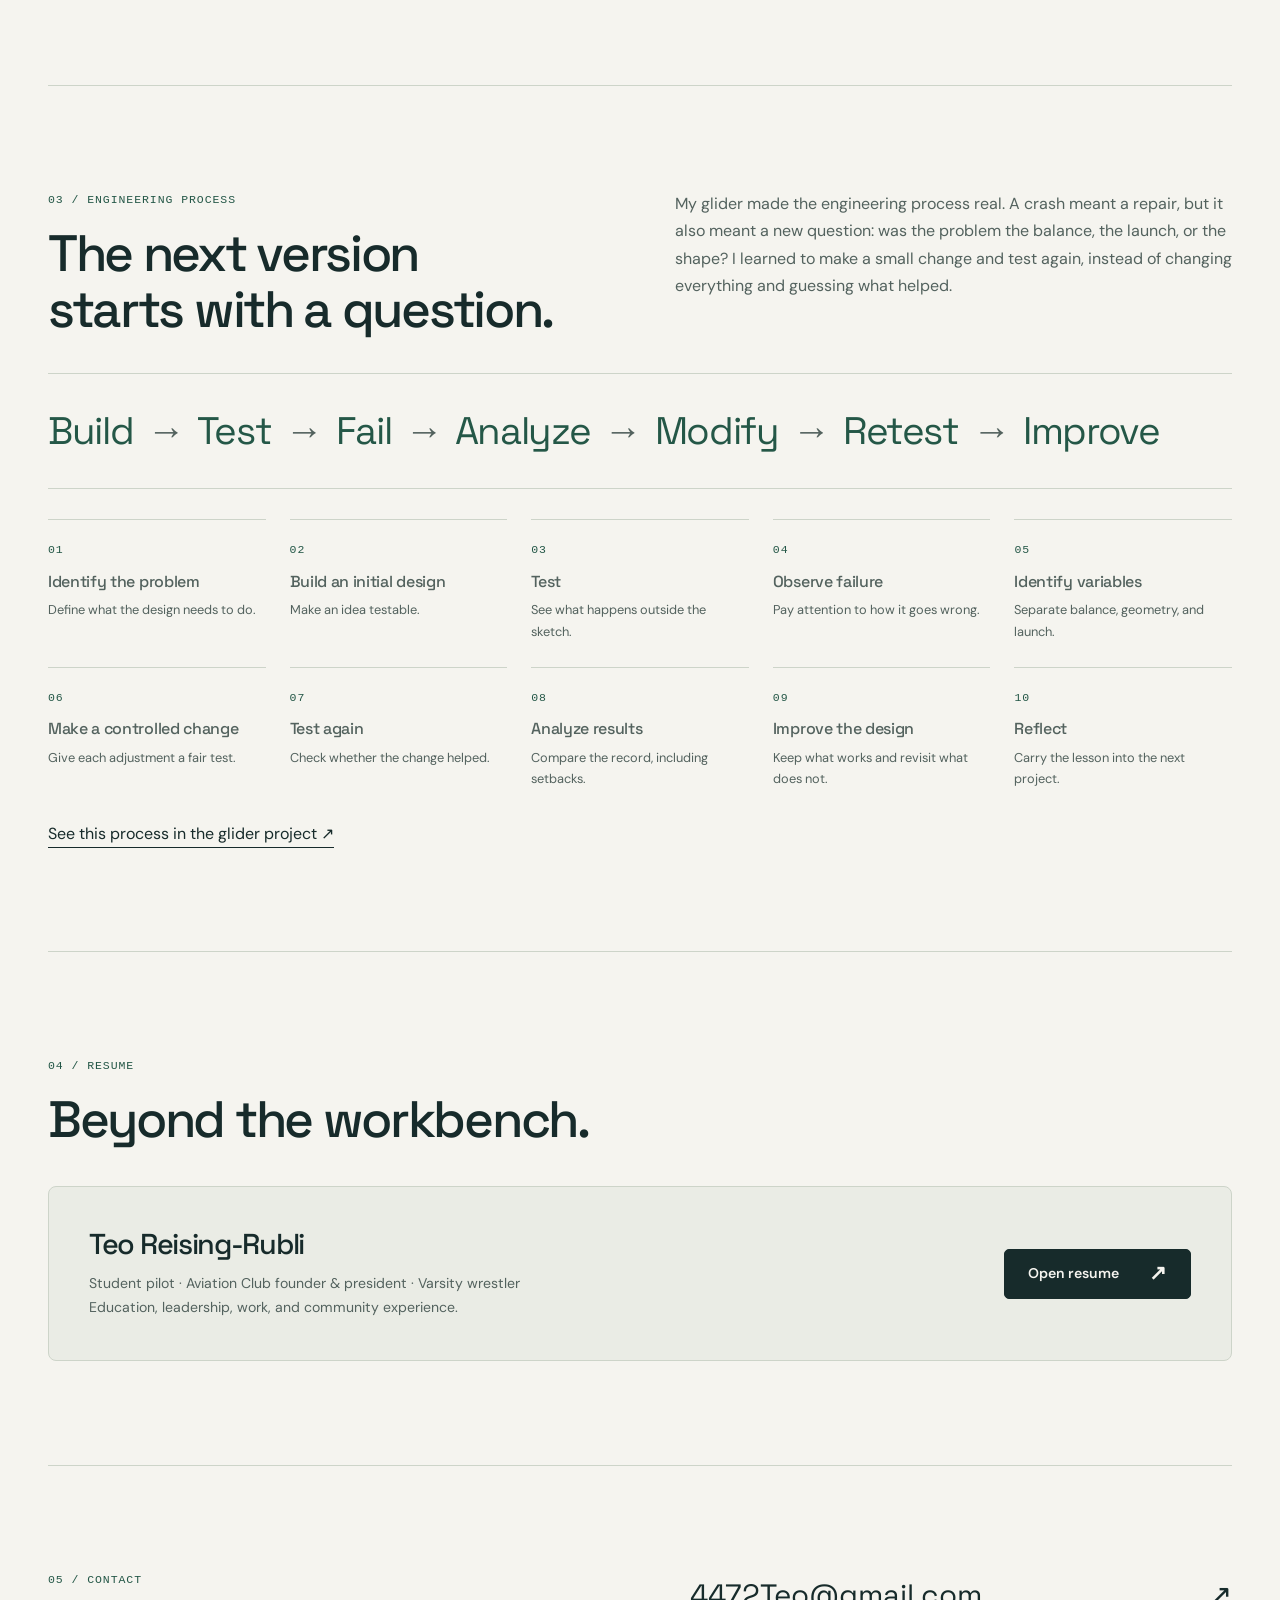
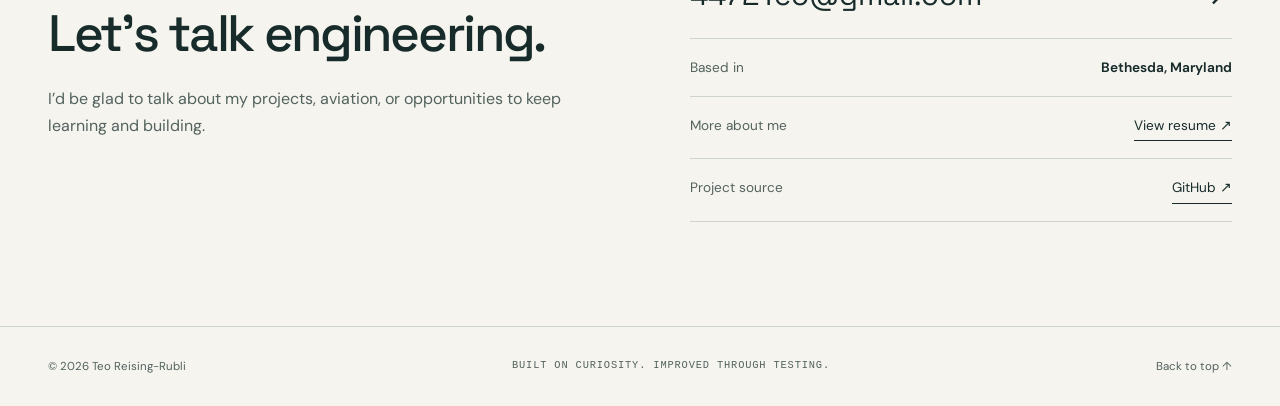
==== commit 3d559424: "Redesign engineering portfolio with detailed project case studies" ====
--- a/index.html
+++ b/index.html
@@ -1,37 +1,508 @@
-<!DOCTYPE html>
+<!doctype html>
 <html lang="en">
-<head>
-<meta charset="UTF-8"><meta name="viewport" content="width=device-width,initial-scale=1">
-<title>Teo Reising-Rubli | Engineering Portfolio</title>
-<style>
-:root{--bg:#080b10;--panel:#10151d;--panel2:#151c26;--text:#f4f7fb;--muted:#9aa7b6;--line:#273241;--accent:#6cb6ff;--max:1120px}
-*{box-sizing:border-box;scroll-behavior:smooth}body{margin:0;background:var(--bg);color:var(--text);font-family:Inter,system-ui,sans-serif;line-height:1.65}a{color:inherit;text-decoration:none}
-nav{position:fixed;top:0;left:0;right:0;z-index:5;background:#080b10e8;backdrop-filter:blur(12px);border-bottom:1px solid #ffffff14}.nav{max-width:var(--max);margin:auto;padding:16px 24px;display:flex;justify-content:space-between}.navlinks{display:flex;gap:24px;color:var(--muted)}
-.hero,section{max-width:var(--max);margin:auto;padding:90px 24px}.hero{min-height:90vh;display:flex;align-items:center;padding-top:130px}.grid{display:grid;grid-template-columns:1.2fr .8fr;gap:60px;align-items:center}.eyebrow{color:var(--accent);font-size:.8rem;font-weight:800;letter-spacing:.15em;text-transform:uppercase}h1{font-size:clamp(3.5rem,8vw,6.5rem);line-height:.9;letter-spacing:-.06em;margin:18px 0}h2{font-size:2.5rem;line-height:1;margin:0}.hero p,.muted{color:var(--muted)}.hero p{font-size:1.15rem;max-width:650px}
-.btn{display:inline-block;padding:12px 18px;border:1px solid var(--line);border-radius:10px;font-weight:700;margin:8px 8px 0 0}.primary{background:#f4f7fb;color:#080b10}.hero-card,.card,.project{background:var(--panel);border:1px solid var(--line);border-radius:18px}.hero-card{padding:28px}.big{font-size:4rem;font-weight:900}.stat{display:flex;justify-content:space-between;padding:12px 0;border-bottom:1px solid var(--line);color:var(--muted)}.stat:last-child{border:0}.stat strong{color:var(--text)}
-.head{display:flex;justify-content:space-between;align-items:end;gap:30px;margin-bottom:30px}.about{display:grid;grid-template-columns:1fr 1fr;gap:24px}.card{padding:28px}.toc{display:grid;grid-template-columns:repeat(4,1fr);gap:12px}.toc a{padding:18px;background:var(--panel);border:1px solid var(--line);border-radius:12px;color:var(--muted)}
-.project{overflow:hidden;margin:28px 0}.projectgrid{display:grid;grid-template-columns:.8fr 1.2fr}.media{min-height:360px;background:#0c1118;display:flex;align-items:center;justify-content:center}.media img{width:100%;height:100%;object-fit:cover}.content{padding:34px}.tag{display:inline-block;color:#a8d6ff;border:1px solid #314255;border-radius:999px;padding:5px 9px;font-size:.75rem;font-weight:700}.project h3{font-size:2rem;margin:12px 0}.metrics{display:grid;grid-template-columns:repeat(3,1fr);gap:10px}.metric{background:var(--panel2);border:1px solid var(--line);padding:16px;border-radius:12px}.metric strong{display:block;font-size:1.5rem}.gallery{display:grid;grid-template-columns:repeat(4,1fr);gap:12px;padding:20px}.gallery img{width:100%;height:150px;object-fit:cover;border-radius:12px;border:1px solid var(--line)}footer{border-top:1px solid var(--line);padding:35px;text-align:center;color:var(--muted)}
-@media(max-width:800px){.grid,.about,.projectgrid{grid-template-columns:1fr}.hero-card{display:none}.navlinks{gap:12px;font-size:.8rem}.toc{grid-template-columns:1fr 1fr}.gallery{grid-template-columns:1fr 1fr}.metrics{grid-template-columns:1fr 1fr}}
-</style>
-</head>
-<body>
-<nav><div class="nav"><b>TEO R-R</b><div class="navlinks"><a href="#about">About</a><a href="#projects">Projects</a><a href="#resume">Resume</a><a href="#contact">Contact</a></div></div></nav>
-<header class="hero" id="home"><div class="grid"><div><div class="eyebrow">Engineering Portfolio · Aerospace & Aviation</div><h1>Design.<br>Test.<br>Improve.</h1><p>I’m Teo Reising-Rubli, a high school student interested in aviation and aerospace engineering. This portfolio shows projects where I used research, CAD, prototyping, testing, and iteration to solve engineering problems.</p><a class="btn primary" href="#projects">View my projects</a><a class="btn" href="#resume">Resume</a></div><div class="hero-card"><div class="eyebrow">Current focus</div><div class="big">AERO</div><p class="muted">Aircraft design · Aerodynamics · CAD · Flight</p><div class="stat"><span>School</span><strong>Walt Whitman HS</strong></div><div class="stat"><span>Interests</span><strong>Aviation & Aerospace</strong></div><div class="stat"><span>Approach</span><strong>Build → Test → Iterate</strong></div></div></div></header>
-
-<section id="toc"><div class="head"><div><div class="eyebrow">TABLE OF CONTENTS</div><h2>Portfolio</h2></div><p class="muted">A quick guide to my background and engineering work.</p></div><div class="toc"><a href="#about"><b>01</b> · Personal Bio</a><a href="#projects"><b>02</b> · Engineering Projects</a><a href="#resume"><b>03</b> · Resume</a><a href="#contact"><b>04</b> · Contact</a></div></section>
-
-<section id="about"><div class="head"><div><div class="eyebrow">01</div><h2>About me</h2></div></div><div class="about"><div class="card"><h3>Who I am</h3><p>I’m a high school student at Walt Whitman High School with a strong interest in aviation, aerospace, and engineering. I enjoy projects where I can build something, test it, see what went wrong, and then make changes to improve the result.</p><p>I’m especially interested in aircraft and flight. My engineering projects have given me opportunities to work with aerodynamics, CAD, physical prototypes, simulations, and data.</p></div><div class="card"><h3>What I’m building toward</h3><p class="muted">My goal is to continue developing my technical and aviation skills through engineering projects and flight training. I’m interested in how aircraft are designed and how engineering decisions affect real-world flight performance.</p><p><b>Skills:</b> CAD · Aerospace research · Aerodynamics · Prototyping · Testing · Data analysis · Technical communication</p></div></div></section>
-
-<section id="projects"><div class="head"><div><div class="eyebrow">02</div><h2>Selected projects</h2></div><p class="muted">Three projects that show how I approach engineering problems.</p></div>
-<article class="project"><div class="projectgrid"><div class="media"><img src="assets/glider.svg" alt="Glider project diagram"></div><div class="content"><span class="tag">AEROSPACE · INDIVIDUAL PROJECT</span><h3>Glider Design & Flight Testing</h3><p><b>Summary:</b> I designed and built a glider independently, then tested how changes to its mass distribution, launch angle, stabilizer, and flaps affected flight performance. After several unsuccessful launches, I used the results to iterate on the design and increased the best recorded distance from 30 to 63.</p><h4>My process</h4><p>I started with a 30 cm fuselage and used aerospace simulation data to study angle of attack, stall angle, stall velocity, glide angle, and drag. Early tests produced distances of 29–30, so I adjusted the nose mass and launch angle before making smaller changes to the vertical stabilizer and adding flaps.</p><h4>Solution & impact</h4><p>The final design flew successfully and reached a best recorded distance of 63. That was a 33-unit increase, or <b>110% improvement</b> over the initial 30-unit result.</p><div class="metrics"><div class="metric"><strong>63</strong><span>Best distance</span></div><div class="metric"><strong>2.4 s</strong><span>Longest recorded time</span></div><div class="metric"><strong>110%</strong><span>Distance improvement</span></div></div><h4>Tools</h4><p class="muted">Aerospace simulation software · Physical glider prototype · Flight testing · Aerodynamics · Measurement/data collection · Iterative design</p></div></div><div class="gallery"><img src="assets/glider.svg"><img src="assets/simulation.svg"><img src="assets/dimensions.svg"><img src="assets/results.svg"></div></article>
-
-<article class="project"><div class="projectgrid"><div class="media"><img src="assets/airfoil.svg" alt="Airfoil design diagram"></div><div class="content"><span class="tag">AERODYNAMICS · CAD</span><h3>Airfoil Design & Analysis</h3><p><b>Summary:</b> I created an aircraft airfoil and studied how its geometry affects aerodynamic performance. The project connected CAD modeling with research into lift, drag, airflow, and angle of attack.</p><h4>My role</h4><p>This was an individual design project. I researched aerodynamic principles, created the model, and connected theoretical concepts with an actual aircraft component.</p><h4>Process & solution</h4><p>I researched airfoil geometry and the relationship between airflow, lift, and drag. I then developed the airfoil model in CAD and evaluated the design using aerodynamic concepts from my research.</p><h4>Impact & success metric</h4><p>The design met the project goal by producing <b>1 completed airfoil CAD model</b> and connecting its geometry to the aerodynamic concepts I researched. Success was measured by completing the model and explaining how its shape relates to lift, drag, airflow, and angle of attack.</p><div class="metrics"><div class="metric"><strong>1</strong><span>Completed CAD model</span></div><div class="metric"><strong>4</strong><span>Core concepts studied</span></div><div class="metric"><strong>100%</strong><span>Individual design work</span></div></div><h4>Tools</h4><p class="muted">Onshape · CAD modeling · Aerodynamics research · Engineering design · Technical communication</p></div></div></article>
-
-<article class="project"><div class="projectgrid"><div class="media"><img src="assets/space.svg" alt="Space debris engineering diagram"></div><div class="content"><span class="tag">RESEARCH · AEROSPACE</span><h3>Space Debris & Orbital Engineering</h3><p><b>Summary:</b> I researched space debris and the engineering problems created by objects left in orbit. I studied the causes and effects of orbital debris and investigated engineering approaches for reducing its impact on spacecraft and future missions.</p><h4>My role</h4><p>I completed the research and presentation work, organizing technical information into a format that explained the problem, its consequences, and possible engineering responses.</p><h4>Process</h4><p>I began by identifying why debris accumulates in orbit and why even small objects can create problems for spacecraft. I then researched the technical challenges involved in tracking, avoiding, and reducing orbital debris.</p><h4>Impact & success metric</h4><p>The project met its goal by producing <b>1 completed aerospace research presentation</b> that explained the problem, risks, and possible engineering responses. Success was measured by completing the research deliverable and communicating the topic clearly to an audience.</p><div class="metrics"><div class="metric"><strong>1</strong><span>Completed research project</span></div><div class="metric"><strong>3</strong><span>Engineering areas covered</span></div><div class="metric"><strong>100%</strong><span>Individual research work</span></div></div><h4>Tools</h4><p class="muted">Technical research · Presentation design · Aerospace concepts · Technical communication · Data/visual organization</p></div></div></article>
-</section>
-
-<section id="resume"><div class="head"><div><div class="eyebrow">03</div><h2>Resume</h2></div></div><div class="card"><h3>Teo Reising-Rubli</h3><p class="muted">Aviation club founder · Student pilot · Varsity wrestler · Website developer</p><a class="btn primary" href="resume.html">Open Resume →</a></div></section>
-<section id="contact"><div class="head"><div><div class="eyebrow">04</div><h2>Contact</h2></div></div><div class="card"><h3>Let’s connect</h3><p class="muted">See my resume for contact information.</p></div></section>
-<footer>© 2026 Teo Reising-Rubli · Engineering Portfolio</footer>
-</body></html>
-
+  <head>
+    <meta charset="utf-8" />
+    <meta name="viewport" content="width=device-width,initial-scale=1" />
+    <meta name="color-scheme" content="light dark" />
+    <meta name="theme-color" content="#172b2b" />
+    <title>Engineering, aerospace &amp; aviation | Teo Reising-Rubli</title>
+    <meta
+      name="description"
+      content="The engineering portfolio of Teo Reising-Rubli: hands-on glider testing, airfoil CAD, and space-debris research."
+    />
+    <meta
+      property="og:title"
+      content="Engineering, aerospace &amp; aviation | Teo Reising-Rubli"
+    />
+    <meta
+      property="og:description"
+      content="The engineering portfolio of Teo Reising-Rubli: hands-on glider testing, airfoil CAD, and space-debris research."
+    />
+    <meta property="og:type" content="website" />
+    <link rel="icon" href="assets/favicon.svg" type="image/svg+xml" />
+    <script src="assets/theme.js"></script>
+    <link rel="stylesheet" href="assets/styles.css" />
+    <script src="assets/main.js" defer></script>
+  </head>
+  <body>
+    <a class="skip" href="#main">Skip to content</a>
+    <header class="site-header">
+      <div class="wrap nav-wrap">
+        <a class="brand" href="index.html" aria-label="Teo Engineering home"
+          ><span class="brand-mark" aria-hidden="true">TR</span
+          ><span
+            >TEO ENGINEERING<small>REISING-RUBLI / PORTFOLIO</small></span
+          ></a
+        >
+        <nav
+          class="nav-links"
+          id="primary-navigation"
+          aria-label="Main navigation"
+        >
+          <a href="index.html#about">About</a
+          ><a href="index.html#projects">Projects</a
+          ><a href="index.html#process">Process</a
+          ><a href="resume.html">Resume</a
+          ><a href="index.html#contact">Contact</a>
+        </nav>
+        <div class="nav-actions">
+          <button
+            class="icon-button theme-toggle"
+            type="button"
+            aria-label="Switch to dark mode"
+            aria-pressed="false"
+          >
+            <svg
+              class="moon"
+              viewBox="0 0 24 24"
+              fill="none"
+              stroke="currentColor"
+              stroke-width="1.5"
+              aria-hidden="true"
+            >
+              <path
+                d="M20.6 14.3A9 9 0 0 1 9.7 3.4a9 9 0 1 0 10.9 10.9Z"
+              /></svg
+            ><svg
+              class="sun"
+              viewBox="0 0 24 24"
+              fill="none"
+              stroke="currentColor"
+              stroke-width="1.5"
+              aria-hidden="true"
+            >
+              <circle cx="12" cy="12" r="4" />
+              <path
+                d="M12 2v2m0 16v2M2 12h2m16 0h2M5 5l1.5 1.5m11 11L19 19M5 19l1.5-1.5m11-11L19 5"
+              />
+            </svg></button
+          ><button
+            class="icon-button menu-toggle"
+            type="button"
+            aria-label="Open navigation"
+            aria-expanded="false"
+            aria-controls="primary-navigation"
+          >
+            <svg
+              viewBox="0 0 24 24"
+              fill="none"
+              stroke="currentColor"
+              stroke-width="1.5"
+              aria-hidden="true"
+            >
+              <path d="M4 8h16M4 16h16" />
+            </svg>
+          </button>
+        </div>
+      </div>
+    </header>
+    <main id="main">
+      <section class="hero wrap">
+        <div class="hero-top">
+          <div>
+            <p class="eyebrow">Engineering · Aerospace · Aviation</p>
+            <p class="identity">Teo Reising-Rubli</p>
+            <h1>Build. Test.<br /><em>Understand.</em><br />Improve.</h1>
+            <p class="intro">
+              I build things to understand how they work. My engineering
+              projects bring together hands-on design, aerospace problem
+              solving, and a growing passion for flight.
+            </p>
+            <div class="button-row">
+              <a class="button primary" href="#projects"
+                >View my projects<span class="arrow" aria-hidden="true"
+                  >↗</span
+                ></a
+              ><a class="button" href="resume.html"
+                >View resume<span class="arrow" aria-hidden="true">↗</span></a
+              >
+            </div>
+          </div>
+          <figure class="hero-visual">
+            <span class="drawing-label"
+              >FIELD NOTES / 001<br />GLIDER DESIGN STUDY</span
+            ><img
+              src="assets/images/flight-study.svg"
+              alt="Conceptual glider plan with a fuselage dimension of 30 centimeters"
+              width="800"
+              height="740"
+              fetchpriority="high"
+            />
+            <figcaption class="visual-footer">
+              <span>BUILD → TEST → ITERATE</span><span>CONCEPTUAL DRAWING</span>
+            </figcaption>
+          </figure>
+        </div>
+        <div class="hero-facts">
+          <div><strong>Walt Whitman High School</strong>Bethesda, Maryland</div>
+          <div>
+            <strong>Student pilot</strong>Learning on the ground & in the air
+          </div>
+          <div class="scroll-note">EXPLORE THE WORK ↓</div>
+        </div>
+      </section>
+      <nav class="wrap contents" aria-label="Table of contents">
+        <span class="mono">In this portfolio</span>
+        <ol>
+          <li>
+            <a href="#about"><span>01</span>About</a>
+          </li>
+          <li>
+            <a href="#projects"><span>02</span>Projects</a>
+          </li>
+          <li>
+            <a href="#process"><span>03</span>Engineering process</a>
+          </li>
+          <li>
+            <a href="#resume"><span>04</span>Resume</a>
+          </li>
+          <li>
+            <a href="#contact"><span>05</span>Contact</a>
+          </li>
+        </ol>
+      </nav>
+      <section class="section wrap" id="about">
+        <div class="section-heading">
+          <div>
+            <span class="section-num">01 / ABOUT ME</span>
+            <h2>Curious about flight.<br />Driven to figure it out.</h2>
+          </div>
+        </div>
+        <div class="about-grid">
+          <div class="about-copy">
+            <p>
+              I’m Teo, a student at Walt Whitman High School in Bethesda,
+              Maryland. I’m interested in aerospace engineering because I like
+              both sides of a problem: understanding the idea and building
+              something that puts it to the test.
+            </p>
+            <p>
+              As a student pilot, I want to understand why an aircraft behaves
+              the way it does. A small change in balance or geometry can make a
+              big difference. Working on my own glider made that lesson hard to
+              miss.
+            </p>
+            <p>
+              I also founded and lead my school’s Aviation Club, compete in
+              varsity wrestling, and build websites. Those experiences ask for
+              different skills, but they all reward showing up, paying
+              attention, and staying with a problem.
+            </p>
+          </div>
+          <div class="about-aside">
+            <div class="about-row">
+              <span class="mono">01</span>
+              <div>
+                <h3>Engineering</h3>
+                <p>
+                  CAD, physical prototypes, flight testing, and the work between
+                  one version and the next.
+                </p>
+              </div>
+            </div>
+            <div class="about-row">
+              <span class="mono">02</span>
+              <div>
+                <h3>Aviation</h3>
+                <p>
+                  Student pilot working toward a Private Pilot Certificate;
+                  Aviation Club founder and president.
+                </p>
+              </div>
+            </div>
+            <div class="about-row">
+              <span class="mono">03</span>
+              <div>
+                <h3>Persistence</h3>
+                <p>
+                  Wrestling taught me to keep working after a difficult
+                  practice. Engineering gives me another place to use that
+                  habit.
+                </p>
+              </div>
+            </div>
+          </div>
+        </div>
+      </section>
+      <section class="section wrap" id="projects">
+        <div class="section-heading">
+          <div>
+            <span class="section-num">02 / SELECTED WORK</span>
+            <h2>Ideas put to the test.</h2>
+          </div>
+          <p>
+            Three individual projects. Each case study follows the decisions,
+            challenges, and lessons behind the result.
+          </p>
+        </div>
+        <div class="projects-grid">
+          <article class="project-card reveal featured">
+            <a
+              class="project-media"
+              href="glider.html"
+              tabindex="-1"
+              aria-hidden="true"
+              ><img
+                src="assets/images/glider-plan.svg"
+                alt=""
+                width="1200"
+                height="620"
+                loading="lazy"
+            /></a>
+            <div class="project-content">
+              <div class="card-top">
+                <span class="project-index">PROJECT / 01</span
+                ><span class="tag">Aerospace / Prototyping</span>
+              </div>
+              <h3>Glider design & flight testing</h3>
+              <p>
+                A glider that crashed, broke, and flew again. How controlled
+                changes took an individual build from early flights around 30 to
+                a best recorded distance of 63.
+              </p>
+              <div class="project-metric">
+                <strong>63</strong
+                ><span>Best recorded distance<br />Unit not recorded</span>
+              </div>
+              <div class="tools">
+                Physical prototyping · Simulation · Flight testing
+              </div>
+              <a
+                class="card-link"
+                href="glider.html"
+                aria-label="View project: Glider design & flight testing"
+                >View project</a
+              >
+            </div>
+          </article>
+          <article class="project-card reveal">
+            <a
+              class="project-media"
+              href="airfoil.html"
+              tabindex="-1"
+              aria-hidden="true"
+              ><img
+                src="assets/images/airfoil-study.svg"
+                alt=""
+                width="1200"
+                height="620"
+                loading="lazy"
+            /></a>
+            <div class="project-content">
+              <div class="card-top">
+                <span class="project-index">PROJECT / 02</span
+                ><span class="tag">Aerodynamics / CAD</span>
+              </div>
+              <h3>Airfoil design & analysis</h3>
+              <p>
+                Connecting the shape of a wing to the forces that keep an
+                aircraft flying, through an individual CAD and aerodynamic
+                design study.
+              </p>
+              <div class="project-metric qualitative">
+                <strong>CAD study</strong
+                ><span>Completed design<br />Qualitative outcome</span>
+              </div>
+              <div class="tools">Onshape · Aerodynamics research · CAD</div>
+              <a
+                class="card-link"
+                href="airfoil.html"
+                aria-label="View project: Airfoil design & analysis"
+                >View project</a
+              >
+            </div>
+          </article>
+          <article class="project-card reveal">
+            <a
+              class="project-media"
+              href="space-debris.html"
+              tabindex="-1"
+              aria-hidden="true"
+              ><img
+                src="assets/images/orbital-study.svg"
+                alt=""
+                width="1200"
+                height="620"
+                loading="lazy"
+            /></a>
+            <div class="project-content">
+              <div class="card-top">
+                <span class="project-index">PROJECT / 03</span
+                ><span class="tag">Aerospace / Research</span>
+              </div>
+              <h3>Space debris & orbital engineering</h3>
+              <p>
+                Looking beyond launch: a research project on orbital debris,
+                spacecraft risk, and the engineering decisions that protect
+                future missions.
+              </p>
+              <div class="project-metric qualitative">
+                <strong class="word-metric">Research</strong
+                ><span>Completed presentation<br />Qualitative outcome</span>
+              </div>
+              <div class="tools">
+                Technical research · Analysis · Presentation
+              </div>
+              <a
+                class="card-link"
+                href="space-debris.html"
+                aria-label="View project: Space debris & orbital engineering"
+                >View project</a
+              >
+            </div>
+          </article>
+        </div>
+        <p class="caption">
+          Project visuals are conceptual illustrations. Measured results and
+          simulation estimates are identified in each case study.
+        </p>
+      </section>
+      <section class="section wrap" id="process">
+        <div class="process-intro">
+          <div>
+            <span class="section-num">03 / ENGINEERING PROCESS</span>
+            <h2>The next version<br />starts with a question.</h2>
+          </div>
+          <p>
+            My glider made the engineering process real. A crash meant a repair,
+            but it also meant a new question: was the problem the balance, the
+            launch, or the shape? I learned to make a small change and test
+            again, instead of changing everything and guessing what helped.
+          </p>
+        </div>
+        <div class="process-chain">
+          Build <span>→</span> Test <span>→</span> Fail <span>→</span> Analyze
+          <span>→</span> Modify <span>→</span> Retest <span>→</span> Improve
+        </div>
+        <ol class="process-list">
+          <li class="reveal">
+            <span class="mono">01</span>
+            <h3>Identify the problem</h3>
+            <p>Define what the design needs to do.</p>
+          </li>
+          <li class="reveal">
+            <span class="mono">02</span>
+            <h3>Build an initial design</h3>
+            <p>Make an idea testable.</p>
+          </li>
+          <li class="reveal">
+            <span class="mono">03</span>
+            <h3>Test</h3>
+            <p>See what happens outside the sketch.</p>
+          </li>
+          <li class="reveal">
+            <span class="mono">04</span>
+            <h3>Observe failure</h3>
+            <p>Pay attention to how it goes wrong.</p>
+          </li>
+          <li class="reveal">
+            <span class="mono">05</span>
+            <h3>Identify variables</h3>
+            <p>Separate balance, geometry, and launch.</p>
+          </li>
+          <li class="reveal">
+            <span class="mono">06</span>
+            <h3>Make a controlled change</h3>
+            <p>Give each adjustment a fair test.</p>
+          </li>
+          <li class="reveal">
+            <span class="mono">07</span>
+            <h3>Test again</h3>
+            <p>Check whether the change helped.</p>
+          </li>
+          <li class="reveal">
+            <span class="mono">08</span>
+            <h3>Analyze results</h3>
+            <p>Compare the record, including setbacks.</p>
+          </li>
+          <li class="reveal">
+            <span class="mono">09</span>
+            <h3>Improve the design</h3>
+            <p>Keep what works and revisit what does not.</p>
+          </li>
+          <li class="reveal">
+            <span class="mono">10</span>
+            <h3>Reflect</h3>
+            <p>Carry the lesson into the next project.</p>
+          </li>
+        </ol>
+        <a class="text-link" href="glider.html#process"
+          >See this process in the glider project ↗</a
+        >
+      </section>
+      <section class="section wrap" id="resume">
+        <div class="section-heading">
+          <div>
+            <span class="section-num">04 / RESUME</span>
+            <h2>Beyond the workbench.</h2>
+          </div>
+        </div>
+        <div class="resume-band">
+          <div>
+            <h3>Teo Reising-Rubli</h3>
+            <p>
+              Student pilot · Aviation Club founder & president · Varsity
+              wrestler<br />Education, leadership, work, and community
+              experience.
+            </p>
+          </div>
+          <a class="button primary" href="resume.html"
+            >Open resume<span class="arrow" aria-hidden="true">↗</span></a
+          >
+        </div>
+      </section>
+      <section class="section wrap" id="contact">
+        <div class="contact-grid">
+          <div>
+            <span class="section-num">05 / CONTACT</span>
+            <h2>Let’s talk engineering.</h2>
+            <p>
+              I’d be glad to talk about my projects, aviation, or opportunities
+              to keep learning and building.
+            </p>
+          </div>
+          <div>
+            <a class="email-link" href="mailto:4472Teo@gmail.com"
+              >4472Teo@gmail.com <span aria-hidden="true">↗</span></a
+            >
+            <div class="contact-detail">
+              <span>Based in</span><strong>Bethesda, Maryland</strong>
+            </div>
+            <div class="contact-detail">
+              <span>More about me</span
+              ><a class="text-link" href="resume.html">View resume ↗</a>
+            </div>
+            <div class="contact-detail">
+              <span>Project source</span
+              ><a
+                class="text-link"
+                href="https://github.com/4472teo-ops/teo-engineering-portfolio"
+                >GitHub ↗</a
+              >
+            </div>
+          </div>
+        </div>
+      </section>
+    </main>
+    <footer class="site-footer">
+      <div class="wrap footer-inner">
+        <span>© 2026 Teo Reising-Rubli</span
+        ><span class="mono">Built on curiosity. Improved through testing.</span
+        ><a href="#main">Back to top ↑</a>
+      </div>
+    </footer>
+    <dialog class="lightbox" id="image-viewer" aria-labelledby="viewer-title">
+      <div class="lightbox-top">
+        <p id="viewer-title">Project drawing</p>
+        <button
+          class="icon-button"
+          type="button"
+          aria-label="Close enlarged image"
+        >
+          ✕
+        </button>
+      </div>
+      <img alt="" />
+    </dialog>
+  </body>
+</html>
--- a/assets/styles.css
+++ b/assets/styles.css
@@ -0,0 +1,1884 @@
+@font-face {
+  font-family: "DM Sans";
+  font-style: normal;
+  font-weight: 400 700;
+  font-display: swap;
+  src: url(fonts/dm-sans-latin.woff2) format("woff2");
+  unicode-range:
+    U+0000-00FF, U+0131, U+0152-0153, U+02BB-02BC, U+02C6, U+02DA, U+02DC,
+    U+0304, U+0308, U+0329, U+2000-206F, U+20AC, U+2122, U+2191, U+2193, U+2212,
+    U+2215, U+FEFF, U+FFFD;
+}
+@font-face {
+  font-family: "Space Grotesk";
+  font-style: normal;
+  font-weight: 400 700;
+  font-display: swap;
+  src: url(fonts/space-grotesk-latin.woff2) format("woff2");
+  unicode-range:
+    U+0000-00FF, U+0131, U+0152-0153, U+02BB-02BC, U+02C6, U+02DA, U+02DC,
+    U+0304, U+0308, U+0329, U+2000-206F, U+20AC, U+2122, U+2191, U+2193, U+2212,
+    U+2215, U+FEFF, U+FFFD;
+}
+
+:root {
+  color-scheme: light;
+  --bg: #f5f4ef;
+  --surface: #fcfcf8;
+  --soft: #eaece5;
+  --ink: #172b2b;
+  --muted: #53625e;
+  --line: #cdd4c9;
+  --accent: #245747;
+  --accent-soft: #e0e9d9;
+  --lime: #d4f57e;
+  --nav: rgba(245, 244, 239, 0.94);
+  --shadow: 0 20px 55px #152c2510;
+  --display: "Space Grotesk", Arial, sans-serif;
+  --body: "DM Sans", Arial, sans-serif;
+  --mono: Consolas, "Courier New", monospace;
+}
+[data-theme="dark"] {
+  color-scheme: dark;
+  --bg: #101c22;
+  --surface: #17272d;
+  --soft: #1d3035;
+  --ink: #eff3e9;
+  --muted: #b1c0bd;
+  --line: #365057;
+  --accent: #c8ed89;
+  --accent-soft: #30473b;
+  --nav: rgba(16, 28, 34, 0.94);
+  --shadow: 0 20px 55px #0002;
+}
+* {
+  box-sizing: border-box;
+}
+html {
+  scroll-behavior: smooth;
+  scroll-padding-top: 110px;
+}
+body {
+  margin: 0;
+  background: var(--bg);
+  color: var(--ink);
+  font-family: var(--body);
+  font-size: 16px;
+  line-height: 1.7;
+  -webkit-font-smoothing: antialiased;
+}
+a {
+  color: inherit;
+  text-decoration: none;
+}
+button,
+input {
+  font: inherit;
+}
+button,
+a {
+  -webkit-tap-highlight-color: transparent;
+}
+button {
+  cursor: pointer;
+}
+button:disabled {
+  cursor: default;
+}
+img,
+svg {
+  max-width: 100%;
+  height: auto;
+}
+img {
+  display: block;
+}
+figure {
+  margin: 0;
+}
+p {
+  margin: 0 0 1.15em;
+  color: var(--muted);
+}
+p:last-child {
+  margin-bottom: 0;
+}
+strong {
+  color: var(--ink);
+  font-weight: 650;
+}
+h1,
+h2,
+h3,
+h4 {
+  font-family: var(--display);
+  line-height: 1.1;
+  font-weight: 500;
+  letter-spacing: -0.045em;
+  margin: 0;
+}
+h1 {
+  font-size: clamp(3.3rem, 6.5vw, 6.8rem);
+}
+h2 {
+  font-size: clamp(2.15rem, 4vw, 3.6rem);
+}
+h3 {
+  font-size: 1.55rem;
+  line-height: 1.22;
+}
+h4 {
+  font-size: 1.15rem;
+  letter-spacing: -0.02em;
+}
+ul,
+ol {
+  padding-left: 1.3em;
+}
+li + li {
+  margin-top: 0.5em;
+}
+li {
+  color: var(--muted);
+}
+::selection {
+  background: var(--lime);
+  color: #172b2b;
+}
+:focus-visible {
+  outline: 3px solid var(--accent);
+  outline-offset: 5px;
+}
+.wrap {
+  width: min(1240px, calc(100% - 96px));
+  margin-inline: auto;
+}
+.mono,
+.eyebrow,
+.tag,
+.section-num,
+.meta-label {
+  font-family: var(--mono);
+  font-size: 0.72rem;
+  letter-spacing: 0.08em;
+  text-transform: uppercase;
+}
+.eyebrow {
+  color: var(--accent);
+  display: flex;
+  align-items: center;
+  gap: 12px;
+  margin-bottom: 24px;
+}
+.eyebrow:before {
+  content: "";
+  width: 7px;
+  height: 7px;
+  background: currentColor;
+  display: inline-block;
+}
+.small {
+  font-size: 0.85rem;
+}
+.text-link {
+  border-bottom: 1px solid currentColor;
+  padding-bottom: 3px;
+}
+.text-link:hover {
+  color: var(--accent);
+}
+.skip {
+  position: fixed;
+  top: 12px;
+  left: 16px;
+  transform: translateY(-170%);
+  z-index: 100;
+  background: var(--ink);
+  color: var(--bg);
+  padding: 12px 20px;
+}
+.skip:focus {
+  transform: none;
+}
+.site-header {
+  position: sticky;
+  top: 0;
+  z-index: 30;
+  background: var(--nav);
+  backdrop-filter: blur(16px);
+  border-bottom: 1px solid var(--line);
+}
+.nav-wrap {
+  height: 86px;
+  display: flex;
+  align-items: center;
+  gap: 32px;
+}
+.brand {
+  display: flex;
+  align-items: center;
+  gap: 13px;
+  margin-right: auto;
+  font-family: var(--display);
+  font-weight: 600;
+  font-size: 0.9rem;
+  line-height: 1.25;
+  letter-spacing: 0.025em;
+}
+.brand-mark {
+  display: grid;
+  place-items: center;
+  width: 37px;
+  height: 37px;
+  border: 1px solid var(--ink);
+  border-radius: 50%;
+  font-size: 0.8rem;
+  position: relative;
+}
+.brand-mark:after {
+  content: "";
+  position: absolute;
+  width: 49px;
+  height: 1px;
+  background: var(--accent);
+  transform: rotate(-45deg);
+}
+.brand small {
+  display: block;
+  font-family: var(--mono);
+  font-size: 0.6rem;
+  letter-spacing: 0.1em;
+  font-weight: 400;
+  color: var(--muted);
+  margin-top: 4px;
+}
+.nav-links {
+  display: flex;
+  gap: 28px;
+  align-items: center;
+  font-size: 0.83rem;
+}
+.nav-links a {
+  padding: 10px 0;
+}
+.nav-links a:hover,
+.nav-links a[aria-current] {
+  color: var(--accent);
+  text-decoration: underline;
+  text-underline-offset: 7px;
+}
+.icon-button {
+  border: 1px solid var(--line);
+  background: transparent;
+  color: var(--ink);
+  width: 42px;
+  height: 42px;
+  display: grid;
+  place-items: center;
+  border-radius: 50%;
+}
+.icon-button:hover {
+  background: var(--soft);
+}
+.icon-button svg {
+  width: 18px;
+  height: 18px;
+}
+.theme-toggle,
+.menu-toggle {
+  display: none;
+}
+.js .theme-toggle {
+  display: grid;
+}
+.sun {
+  display: none;
+}
+[data-theme="dark"] .sun {
+  display: block;
+}
+[data-theme="dark"] .moon {
+  display: none;
+}
+.nav-actions {
+  display: flex;
+  gap: 10px;
+}
+.button {
+  min-height: 49px;
+  display: inline-flex;
+  align-items: center;
+  justify-content: center;
+  gap: 30px;
+  padding: 12px 23px;
+  border: 1px solid var(--line);
+  border-radius: 5px;
+  font-size: 0.88rem;
+  font-weight: 600;
+  background: transparent;
+  color: var(--ink);
+  transition:
+    background 0.2s,
+    transform 0.2s,
+    border-color 0.2s;
+}
+.button.primary {
+  background: var(--ink);
+  color: var(--bg);
+  border-color: var(--ink);
+}
+.button:hover {
+  transform: translateY(-2px);
+  border-color: var(--accent);
+  background: var(--accent-soft);
+}
+.button.primary:hover {
+  background: var(--accent);
+  color: var(--bg);
+}
+.button .arrow {
+  font-size: 1.3rem;
+  line-height: 1;
+}
+.button-row {
+  display: flex;
+  gap: 12px;
+  flex-wrap: wrap;
+  margin-top: 30px;
+}
+.hero {
+  padding: 74px 0 54px;
+}
+.hero-top {
+  display: grid;
+  grid-template-columns: 1.02fr 1fr;
+  gap: 50px;
+  align-items: center;
+}
+.hero h1 {
+  font-size: clamp(3.4rem, 5.7vw, 6.1rem);
+  line-height: 1.01;
+  margin-bottom: 26px;
+}
+.hero h1 em {
+  font-style: normal;
+  color: var(--accent);
+}
+.hero .intro {
+  max-width: 470px;
+  font-size: 1.05rem;
+}
+.identity {
+  font-size: 0.76rem;
+  font-family: var(--mono);
+  letter-spacing: 0.075em;
+  text-transform: uppercase;
+  margin-bottom: 21px;
+  color: var(--muted);
+}
+.hero-visual {
+  border: 1px solid var(--line);
+  border-radius: 10px;
+  overflow: hidden;
+  background: #e9eee3;
+  box-shadow: var(--shadow);
+  position: relative;
+}
+.drawing-label {
+  position: absolute;
+  top: 20px;
+  left: 24px;
+  color: #244739;
+  font-family: var(--mono);
+  font-size: 0.65rem;
+  letter-spacing: 0.1em;
+  text-transform: uppercase;
+}
+.hero-visual img {
+  aspect-ratio: 1.08;
+  object-fit: cover;
+  width: 100%;
+}
+.visual-footer {
+  position: absolute;
+  bottom: 22px;
+  left: 24px;
+  right: 24px;
+  display: flex;
+  justify-content: space-between;
+  gap: 20px;
+  color: #284536;
+  font-family: var(--mono);
+  font-size: 0.64rem;
+  letter-spacing: 0.04em;
+}
+.hero-facts {
+  display: flex;
+  margin-top: 50px;
+  padding-top: 22px;
+  border-top: 1px solid var(--line);
+  gap: 60px;
+  font-size: 0.8rem;
+  color: var(--muted);
+}
+.hero-facts strong {
+  display: block;
+  font-family: var(--display);
+  font-size: 1rem;
+  font-weight: 500;
+  margin-bottom: 4px;
+}
+.hero-facts .scroll-note {
+  margin-left: auto;
+  align-self: center;
+  font-family: var(--mono);
+  font-size: 0.7rem;
+}
+.contents {
+  display: flex;
+  gap: 20px;
+  align-items: center;
+  justify-content: space-between;
+  padding: 25px 0;
+  border-top: 1px solid var(--line);
+  border-bottom: 1px solid var(--line);
+}
+.contents .mono {
+  color: var(--muted);
+  font-size: 0.65rem;
+}
+.contents ol {
+  display: flex;
+  gap: 28px;
+  margin: 0;
+  padding: 0;
+  list-style: none;
+  flex-wrap: wrap;
+}
+.contents li {
+  margin: 0;
+  font-size: 0.8rem;
+}
+.contents a span {
+  font-family: var(--mono);
+  font-size: 0.64rem;
+  color: var(--accent);
+  margin-right: 9px;
+}
+.contents a:hover {
+  text-decoration: underline;
+  text-underline-offset: 5px;
+}
+.section {
+  padding: 104px 0;
+}
+.section + .section {
+  border-top: 1px solid var(--line);
+}
+.section-heading {
+  display: flex;
+  align-items: end;
+  justify-content: space-between;
+  gap: 35px;
+  margin-bottom: 38px;
+}
+.section-heading p {
+  max-width: 335px;
+  font-size: 0.9rem;
+}
+.section-num {
+  display: block;
+  color: var(--accent);
+  margin-bottom: 16px;
+}
+.about-grid {
+  display: grid;
+  grid-template-columns: 1fr 1fr;
+  gap: 100px;
+}
+.about-copy {
+  font-size: 1.04rem;
+}
+.about-aside {
+  border-top: 1px solid var(--line);
+}
+.about-row {
+  display: grid;
+  grid-template-columns: 43px 1fr;
+  gap: 12px;
+  padding: 21px 0;
+  border-bottom: 1px solid var(--line);
+}
+.about-row .mono {
+  color: var(--accent);
+  padding-top: 4px;
+}
+.about-row h3 {
+  font-size: 1.2rem;
+  margin-bottom: 6px;
+}
+.about-row p {
+  font-size: 0.87rem;
+}
+.projects-grid {
+  display: grid;
+  grid-template-columns: 1fr 1fr;
+  gap: 26px;
+}
+.project-card {
+  border: 1px solid var(--line);
+  border-radius: 9px;
+  background: var(--surface);
+  overflow: hidden;
+  transition:
+    transform 0.25s,
+    box-shadow 0.25s;
+}
+.project-card:hover {
+  transform: translateY(-5px);
+  box-shadow: var(--shadow);
+}
+.project-card.featured {
+  grid-column: 1/-1;
+  display: grid;
+  grid-template-columns: 1.13fr 1fr;
+}
+.project-media {
+  overflow: hidden;
+  background: #e9eee3;
+}
+.project-media img {
+  width: 100%;
+  aspect-ratio: 1.6;
+  object-fit: cover;
+  transition: transform 0.6s;
+}
+.featured .project-media img {
+  height: 100%;
+  min-height: 420px;
+  aspect-ratio: auto;
+  object-fit: cover;
+}
+.project-card:hover .project-media img {
+  transform: scale(1.025);
+}
+.project-content {
+  padding: 32px;
+}
+.project-content .card-top {
+  display: flex;
+  justify-content: space-between;
+  margin-bottom: 26px;
+}
+.project-index {
+  font-family: var(--mono);
+  color: var(--muted);
+  font-size: 0.75rem;
+}
+.tag {
+  color: var(--accent);
+  font-size: 0.65rem;
+  letter-spacing: 0.035em;
+}
+.project-content h3 {
+  font-size: 2rem;
+  margin-bottom: 15px;
+}
+.project-content p {
+  font-size: 0.91rem;
+}
+.project-metric {
+  margin: 24px 0;
+  display: flex;
+  gap: 16px;
+  align-items: center;
+}
+.project-metric strong {
+  font-family: var(--display);
+  font-size: 3.3rem;
+  font-weight: 500;
+  line-height: 1;
+}
+.project-metric span {
+  color: var(--muted);
+  font-size: 0.75rem;
+}
+.project-metric.qualitative strong {
+  font-size: 1.1rem;
+}
+.tools {
+  font-family: var(--mono);
+  font-size: 0.66rem;
+  color: var(--muted);
+  padding-top: 20px;
+  border-top: 1px solid var(--line);
+  margin-bottom: 21px;
+}
+.card-link {
+  display: flex;
+  align-items: center;
+  justify-content: space-between;
+  font-size: 0.86rem;
+  font-weight: 600;
+}
+.card-link:after {
+  content: "↗";
+  font-size: 1.35rem;
+}
+.card-link:hover {
+  color: var(--accent);
+}
+.process-intro {
+  display: grid;
+  grid-template-columns: 1fr 1fr;
+  gap: 70px;
+  margin-bottom: 35px;
+}
+.process-chain {
+  font-family: var(--display);
+  font-size: clamp(1.6rem, 3vw, 2.6rem);
+  line-height: 1.5;
+  color: var(--accent);
+  border-block: 1px solid var(--line);
+  padding: 28px 0;
+  margin-bottom: 28px;
+  letter-spacing: -0.035em;
+}
+.process-chain span {
+  color: var(--muted);
+  padding: 0 5px;
+}
+.process-list {
+  display: grid;
+  grid-template-columns: repeat(5, 1fr);
+  gap: 24px;
+  list-style: none;
+  padding: 0;
+  margin: 30px 0;
+}
+.process-list li {
+  margin: 0;
+  border-top: 1px solid var(--line);
+  padding-top: 20px;
+}
+.process-list .mono {
+  color: var(--accent);
+  display: block;
+  margin-bottom: 12px;
+}
+.process-list h3 {
+  font-size: 1rem;
+  letter-spacing: -0.02em;
+}
+.process-list p {
+  font-size: 0.8rem;
+  margin-top: 8px;
+}
+.resume-band {
+  padding: 40px;
+  background: var(--soft);
+  border: 1px solid var(--line);
+  border-radius: 8px;
+  display: flex;
+  align-items: center;
+  justify-content: space-between;
+  gap: 30px;
+}
+.resume-band h3 {
+  font-size: 1.8rem;
+  margin-bottom: 10px;
+}
+.resume-band p {
+  font-size: 0.88rem;
+}
+.contact-grid {
+  display: grid;
+  grid-template-columns: 1fr 1fr;
+  gap: 100px;
+}
+.contact-grid h2 {
+  margin-bottom: 23px;
+}
+.email-link {
+  font-family: var(--display);
+  font-size: clamp(1.3rem, 2.3vw, 2rem);
+  border-bottom: 1px solid var(--line);
+  display: flex;
+  align-items: center;
+  justify-content: space-between;
+  padding-bottom: 18px;
+  gap: 10px;
+  word-break: break-word;
+}
+.contact-detail {
+  display: flex;
+  justify-content: space-between;
+  gap: 15px;
+  padding: 17px 0;
+  border-bottom: 1px solid var(--line);
+  font-size: 0.85rem;
+}
+.contact-detail span {
+  color: var(--muted);
+}
+.site-footer {
+  border-top: 1px solid var(--line);
+  padding: 30px 0;
+}
+.footer-inner {
+  display: flex;
+  align-items: center;
+  justify-content: space-between;
+  gap: 24px;
+  font-size: 0.72rem;
+  color: var(--muted);
+}
+.footer-inner .mono {
+  font-size: 0.65rem;
+}
+.footer-inner a:hover {
+  color: var(--accent);
+}
+
+/* Project case studies */
+.case-hero {
+  padding: 42px 0 0;
+}
+.back-link {
+  display: inline-block;
+  font-size: 0.78rem;
+  color: var(--muted);
+  margin-bottom: 47px;
+}
+.back-link:hover {
+  color: var(--accent);
+}
+.case-heading {
+  display: grid;
+  grid-template-columns: 1.3fr 0.7fr;
+  gap: 65px;
+  align-items: end;
+  margin-bottom: 36px;
+}
+.case-heading h1 {
+  font-size: clamp(3rem, 5.7vw, 5.8rem);
+}
+.case-heading .lead {
+  font-size: 1.05rem;
+}
+.case-meta {
+  display: flex;
+  gap: 50px;
+  padding: 23px 0;
+  border-block: 1px solid var(--line);
+  margin-bottom: 30px;
+}
+.case-meta .meta-label {
+  color: var(--muted);
+  font-size: 0.64rem;
+  display: block;
+  margin-bottom: 5px;
+}
+.case-meta strong {
+  font-size: 0.85rem;
+  font-weight: 500;
+}
+.case-cover {
+  border-radius: 10px;
+  overflow: hidden;
+  border: 1px solid var(--line);
+  background: #e9eee3;
+}
+.case-cover img {
+  width: 100%;
+  max-height: 525px;
+  object-fit: cover;
+}
+.zoom-link {
+  display: block;
+  position: relative;
+}
+.zoom-link:after {
+  content: "↗ Enlarge drawing";
+  position: absolute;
+  right: 18px;
+  bottom: 18px;
+  background: #fcfcf8;
+  color: #244739;
+  border: 1px solid #b8c9b5;
+  border-radius: 4px;
+  padding: 7px 12px;
+  font-size: 0.68rem;
+  font-family: var(--mono);
+}
+.caption {
+  font-size: 0.75rem;
+  color: var(--muted);
+  margin-top: 12px;
+  line-height: 1.6;
+}
+.case-metrics {
+  display: grid;
+  grid-template-columns: repeat(3, 1fr);
+  border-block: 1px solid var(--line);
+  margin-top: 35px;
+}
+.case-metrics > div {
+  padding: 27px 0;
+}
+.case-metrics > div + div {
+  border-left: 1px solid var(--line);
+  padding-left: 40px;
+}
+.case-metrics strong {
+  font-family: var(--display);
+  font-size: clamp(2.5rem, 4.5vw, 4.3rem);
+  font-weight: 500;
+  line-height: 1.2;
+  display: block;
+  letter-spacing: -0.055em;
+}
+.case-metrics span {
+  font-size: 0.76rem;
+  color: var(--muted);
+  display: block;
+  margin-top: 7px;
+}
+.case-layout {
+  display: grid;
+  grid-template-columns: 200px minmax(0, 1fr);
+  gap: 75px;
+  align-items: start;
+  padding-top: 70px;
+}
+.case-toc {
+  position: sticky;
+  top: 115px;
+  padding-bottom: 30px;
+}
+.case-toc > p {
+  font-family: var(--mono);
+  font-size: 0.67rem;
+  letter-spacing: 0.1em;
+  text-transform: uppercase;
+  color: var(--accent);
+  margin-bottom: 15px;
+}
+.case-toc ol {
+  list-style: none;
+  padding: 0;
+  margin: 0;
+  border-top: 1px solid var(--line);
+}
+.case-toc li {
+  margin: 0;
+}
+.case-toc a {
+  display: block;
+  padding: 9px 0;
+  border-bottom: 1px solid var(--line);
+  font-size: 0.77rem;
+}
+.case-toc a:hover,
+.case-toc a[aria-current] {
+  color: var(--accent);
+}
+.case-toc span {
+  font-family: var(--mono);
+  font-size: 0.64rem;
+  color: var(--muted);
+  margin-right: 10px;
+}
+.case-section {
+  padding-bottom: 65px;
+  scroll-margin-top: 110px;
+}
+.case-section + .case-section {
+  padding-top: 48px;
+  border-top: 1px solid var(--line);
+}
+.case-section h2 {
+  font-size: clamp(1.95rem, 3.5vw, 2.9rem);
+  margin-bottom: 24px;
+}
+.case-section h3 {
+  font-size: 1.32rem;
+  margin: 28px 0 12px;
+}
+.case-section p {
+  max-width: 77ch;
+}
+.two-col {
+  display: grid;
+  grid-template-columns: 1fr 1fr;
+  gap: 30px;
+}
+.panel {
+  border: 1px solid var(--line);
+  border-radius: 7px;
+  padding: 26px;
+  background: var(--surface);
+}
+.panel h3:first-child {
+  margin-top: 0;
+}
+.panel p,
+.panel li {
+  font-size: 0.91rem;
+}
+.note {
+  border-left: 3px solid var(--accent);
+  padding: 18px 22px;
+  background: var(--soft);
+  font-size: 0.85rem;
+  margin: 25px 0;
+}
+.role-list {
+  columns: 2;
+  column-gap: 45px;
+  list-style: none;
+  padding: 0;
+}
+.role-list li {
+  padding: 9px 0 9px 20px;
+  position: relative;
+  font-size: 0.91rem;
+  break-inside: avoid;
+  margin: 0;
+}
+.role-list li:before {
+  content: "↗";
+  position: absolute;
+  left: 0;
+  color: var(--accent);
+}
+.timeline {
+  list-style: none;
+  padding: 0;
+  margin: 30px 0;
+  counter-reset: steps;
+}
+.timeline li {
+  position: relative;
+  margin: 0;
+  padding: 0 0 29px 67px;
+  counter-increment: steps;
+}
+.timeline li:before {
+  content: counter(steps, decimal-leading-zero);
+  position: absolute;
+  left: 0;
+  top: 0;
+  display: grid;
+  place-items: center;
+  width: 39px;
+  height: 39px;
+  background: var(--soft);
+  border: 1px solid var(--line);
+  border-radius: 50%;
+  font-family: var(--mono);
+  font-size: 0.71rem;
+  color: var(--accent);
+}
+.timeline li:after {
+  content: "";
+  position: absolute;
+  left: 19px;
+  top: 40px;
+  bottom: 0;
+  border-left: 1px solid var(--line);
+}
+.timeline li:last-child:after {
+  display: none;
+}
+.timeline h3 {
+  padding-top: 7px;
+  margin: 0 0 10px;
+}
+.timeline p {
+  font-size: 0.9rem;
+}
+.variable-grid {
+  display: grid;
+  grid-template-columns: 1fr 1fr;
+  gap: 16px;
+  margin: 25px 0;
+}
+.variable-card {
+  border: 1px solid var(--line);
+  border-radius: 6px;
+  padding: 24px;
+}
+.variable-card .mono {
+  color: var(--accent);
+}
+.variable-card h3 {
+  margin-top: 12px;
+}
+.variable-card p {
+  font-size: 0.88rem;
+}
+.variable-card:last-child:nth-child(odd) {
+  grid-column: 1/-1;
+}
+.pull-quote {
+  font-family: var(--display);
+  font-size: clamp(1.9rem, 3.5vw, 3rem);
+  line-height: 1.2;
+  letter-spacing: -0.04em;
+  color: var(--ink);
+  margin: 35px 0;
+  padding: 35px 0;
+  border-block: 1px solid var(--line);
+}
+.pull-quote cite {
+  font-family: var(--mono);
+  font-size: 0.65rem;
+  line-height: 1.7;
+  letter-spacing: 0;
+  font-style: normal;
+  display: block;
+  margin-top: 22px;
+  color: var(--muted);
+}
+.data-list {
+  margin: 0;
+}
+.data-list > div {
+  display: flex;
+  gap: 15px;
+  justify-content: space-between;
+  padding: 12px 0;
+  border-bottom: 1px solid var(--line);
+  font-size: 0.85rem;
+}
+.data-list dt {
+  color: var(--muted);
+}
+.data-list dd {
+  margin: 0;
+  font-family: var(--mono);
+  white-space: nowrap;
+}
+.figure-grid {
+  display: grid;
+  grid-template-columns: 1fr 1fr;
+  gap: 20px;
+  margin: 25px 0;
+}
+.figure-grid img {
+  border: 1px solid var(--line);
+  border-radius: 7px;
+}
+.chart-panel {
+  padding: 28px;
+  border: 1px solid var(--line);
+  border-radius: 8px;
+  background: var(--surface);
+  margin: 25px 0;
+}
+.chart-heading {
+  display: flex;
+  justify-content: space-between;
+  gap: 20px;
+  margin-bottom: 16px;
+}
+.chart-heading h3 {
+  margin: 0;
+}
+.chart-heading span {
+  font-family: var(--mono);
+  font-size: 0.64rem;
+  color: var(--muted);
+}
+.distance-chart {
+  width: 100%;
+  display: block;
+  overflow: visible;
+}
+.chart-grid {
+  stroke: var(--line);
+  stroke-width: 1;
+}
+.chart-text {
+  fill: var(--muted);
+  font-family: var(--mono);
+  font-size: 12px;
+}
+.chart-line {
+  fill: none;
+  stroke: var(--accent);
+  stroke-width: 3.5;
+  stroke-linejoin: round;
+}
+.chart-fill {
+  fill: var(--accent);
+  opacity: 0.07;
+}
+.chart-dot {
+  fill: var(--surface);
+  stroke: var(--accent);
+  stroke-width: 2.5;
+}
+.chart-value {
+  fill: var(--ink);
+  font-family: var(--mono);
+  font-size: 13px;
+}
+.chart-point:last-child .chart-dot {
+  fill: var(--accent);
+}
+.chart-point:last-child .chart-value {
+  font-weight: bold;
+}
+.chart-buttons {
+  display: none;
+  grid-template-columns: repeat(8, 1fr);
+  gap: 7px;
+  margin-top: 12px;
+}
+.js .chart-buttons {
+  display: grid;
+}
+.chart-buttons button {
+  padding: 8px 4px;
+  background: transparent;
+  color: var(--ink);
+  border: 1px solid var(--line);
+  border-radius: 4px;
+  font-family: var(--mono);
+  font-size: 0.68rem;
+}
+.chart-buttons button:hover,
+.chart-buttons button[aria-pressed="true"] {
+  background: var(--accent);
+  color: var(--bg);
+  border-color: var(--accent);
+}
+.chart-readout {
+  min-height: 1.7em;
+  margin-top: 12px;
+  font-size: 0.8rem;
+  color: var(--muted);
+}
+.table-scroll {
+  overflow-x: auto;
+  margin: 24px 0;
+}
+table {
+  border-collapse: collapse;
+  width: 100%;
+  font-size: 0.84rem;
+  text-align: left;
+}
+th,
+td {
+  padding: 14px 16px;
+  border-bottom: 1px solid var(--line);
+}
+th {
+  font-weight: 500;
+  color: var(--muted);
+  font-family: var(--mono);
+  font-size: 0.68rem;
+  text-transform: uppercase;
+  background: var(--soft);
+}
+td {
+  color: var(--ink);
+}
+tr.best {
+  background: var(--accent-soft);
+}
+.result-callout {
+  background: var(--soft);
+  border: 1px solid var(--line);
+  border-radius: 7px;
+  padding: 26px;
+  margin: 25px 0;
+}
+.result-callout .formula {
+  font-family: var(--display);
+  font-size: 1.8rem;
+  color: var(--accent);
+  margin-bottom: 8px;
+}
+.skill-tags {
+  display: flex;
+  gap: 9px;
+  flex-wrap: wrap;
+  list-style: none;
+  padding: 0;
+  margin: 17px 0;
+}
+.skill-tags li {
+  margin: 0;
+  border: 1px solid var(--line);
+  padding: 7px 12px;
+  border-radius: 4px;
+  font-size: 0.8rem;
+  color: var(--ink);
+}
+.sources {
+  font-size: 0.85rem;
+}
+.sources a {
+  text-decoration: underline;
+  text-underline-offset: 3px;
+}
+.project-pagination {
+  display: grid;
+  grid-template-columns: 1fr 1fr;
+  border-block: 1px solid var(--line);
+  margin: 30px 0 75px;
+}
+.project-pagination a {
+  padding: 33px 26px;
+  transition: background 0.2s;
+}
+.project-pagination a:hover {
+  background: var(--soft);
+}
+.project-pagination a + a {
+  border-left: 1px solid var(--line);
+  text-align: right;
+}
+.project-pagination span {
+  display: block;
+  font-family: var(--mono);
+  font-size: 0.65rem;
+  color: var(--muted);
+  margin-bottom: 12px;
+  text-transform: uppercase;
+}
+.project-pagination strong {
+  font-family: var(--display);
+  font-size: 1.5rem;
+  font-weight: 500;
+  letter-spacing: -0.025em;
+}
+.lightbox {
+  width: min(1180px, 94vw);
+  max-height: 94vh;
+  border: 1px solid var(--line);
+  padding: 20px;
+  border-radius: 10px;
+  background: var(--bg);
+  color: var(--ink);
+}
+.lightbox::backdrop {
+  background: #061319dc;
+  backdrop-filter: blur(6px);
+}
+.lightbox img {
+  width: 100%;
+  max-height: 74vh;
+  object-fit: contain;
+  border-radius: 6px;
+}
+.lightbox-top {
+  display: flex;
+  align-items: center;
+  justify-content: space-between;
+  gap: 20px;
+  margin-bottom: 15px;
+}
+.lightbox-top p {
+  margin: 0;
+  font-size: 0.78rem;
+}
+.lightbox .icon-button {
+  flex-shrink: 0;
+}
+.reveal {
+  opacity: 1;
+}
+.reveal.entering {
+  animation: enter 0.65s ease both;
+}
+@keyframes enter {
+  from {
+    opacity: 0;
+    transform: translateY(18px);
+  }
+  to {
+    opacity: 1;
+    transform: translateY(0);
+  }
+}
+
+.case-metrics strong.word-metric {
+  font-size: clamp(1.1rem, 2.8vw, 2.6rem);
+  letter-spacing: -0.04em;
+  overflow-wrap: anywhere;
+}
+.featured .project-media img {
+  object-fit: contain;
+}
+.drawing-label,
+.visual-footer span {
+  background: #e9eee3;
+}
+
+/* Resume */
+.resume-hero {
+  padding: 60px 0 40px;
+}
+.resume-hero h1 {
+  font-size: clamp(2.7rem, 5vw, 5rem);
+  margin-bottom: 20px;
+}
+.resume-contact {
+  display: flex;
+  flex-wrap: wrap;
+  gap: 9px 25px;
+  font-size: 0.85rem;
+}
+.resume-contact a {
+  text-decoration: underline;
+  text-underline-offset: 4px;
+}
+.resume-document {
+  max-width: 940px;
+  margin: 0 auto 75px;
+  padding: 55px;
+  background: var(--surface);
+  border: 1px solid var(--line);
+  border-radius: 8px;
+}
+.resume-section + .resume-section {
+  border-top: 1px solid var(--line);
+  margin-top: 33px;
+  padding-top: 30px;
+}
+.resume-section h2 {
+  font-family: var(--mono);
+  font-size: 0.75rem;
+  letter-spacing: 0.1em;
+  text-transform: uppercase;
+  color: var(--accent);
+  margin-bottom: 22px;
+}
+.resume-section h3 {
+  font-size: 1.25rem;
+  margin-bottom: 10px;
+}
+.resume-section p,
+.resume-section li {
+  font-size: 0.9rem;
+}
+.resume-entry + .resume-entry {
+  margin-top: 28px;
+}
+.print-button {
+  display: none;
+}
+.js .print-button {
+  display: inline-flex;
+}
+@media (min-width: 1600px) {
+  .hero {
+    padding-top: 90px;
+  }
+  .hero h1 {
+    font-size: 6.5rem;
+  }
+}
+@media (max-width: 1050px) {
+  .wrap {
+    width: calc(100% - 60px);
+  }
+  .hero-top {
+    gap: 30px;
+  }
+  .hero h1 {
+    font-size: 4.6rem;
+  }
+  .nav-links {
+    gap: 20px;
+  }
+  .about-grid,
+  .contact-grid {
+    gap: 50px;
+  }
+  .contents ol {
+    gap: 17px;
+  }
+  .contents > span {
+    display: none;
+  }
+  .case-layout {
+    grid-template-columns: 175px minmax(0, 1fr);
+    gap: 40px;
+  }
+  .case-heading {
+    gap: 35px;
+  }
+  .process-list {
+    grid-template-columns: repeat(5, 1fr);
+    gap: 16px;
+  }
+  .featured .project-media img {
+    min-height: 450px;
+  }
+  .project-content {
+    padding: 27px;
+  }
+}
+@media (max-width: 760px) {
+  html {
+    scroll-padding-top: 90px;
+  }
+  .wrap {
+    width: calc(100% - 40px);
+  }
+  .nav-wrap {
+    height: 72px;
+    gap: 16px;
+  }
+  .brand {
+    font-size: 0.76rem;
+  }
+  .brand small {
+    font-size: 0.53rem;
+  }
+  .brand-mark {
+    width: 31px;
+    height: 31px;
+  }
+  .brand-mark:after {
+    width: 40px;
+  }
+  .icon-button {
+    width: 39px;
+    height: 39px;
+  }
+  .js .menu-toggle {
+    display: grid;
+  }
+  .nav-links {
+    display: flex;
+    flex-wrap: wrap;
+    gap: 4px 17px;
+    padding-bottom: 12px;
+  }
+  .nav-wrap {
+    flex-wrap: wrap;
+    height: auto;
+    min-height: 72px;
+    padding: 14px 0;
+  }
+  .nav-links {
+    order: 3;
+    width: 100%;
+    font-size: 0.82rem;
+  }
+  .js .nav-links {
+    display: none;
+    position: absolute;
+    top: 71px;
+    left: 0;
+    right: 0;
+    padding: 18px 20px 25px;
+    background: var(--bg);
+    border-bottom: 1px solid var(--line);
+    flex-direction: column;
+    align-items: stretch;
+    gap: 0;
+  }
+  .js .nav-links.is-open {
+    display: flex;
+  }
+  .js .nav-links a {
+    padding: 11px;
+  }
+  .hero {
+    padding: 43px 0 35px;
+  }
+  .hero-top,
+  .about-grid,
+  .contact-grid,
+  .process-intro,
+  .case-heading {
+    grid-template-columns: 1fr;
+    gap: 32px;
+  }
+  .hero h1 {
+    font-size: clamp(3.3rem, 12vw, 5.6rem);
+    margin-bottom: 22px;
+  }
+  .identity {
+    font-size: 0.64rem;
+  }
+  .eyebrow {
+    font-size: 0.65rem;
+    margin-bottom: 18px;
+  }
+  .hero .intro {
+    font-size: 0.97rem;
+  }
+  .hero-visual {
+    margin-top: 12px;
+  }
+  .hero-visual img {
+    aspect-ratio: 1.3;
+  }
+  .hero-facts {
+    gap: 20px;
+    margin-top: 30px;
+    justify-content: space-between;
+    font-size: 0.7rem;
+  }
+  .hero-facts strong {
+    font-size: 0.88rem;
+  }
+  .hero-facts .scroll-note {
+    display: none;
+  }
+  .contents {
+    padding: 22px 0;
+  }
+  .contents ol {
+    gap: 13px 22px;
+  }
+  .contents li {
+    font-size: 0.75rem;
+  }
+  .section {
+    padding: 65px 0;
+  }
+  .section-heading {
+    align-items: start;
+    flex-direction: column;
+    gap: 18px;
+    margin-bottom: 28px;
+  }
+  .section-heading p {
+    max-width: 100%;
+  }
+  .about-grid {
+    gap: 30px;
+  }
+  .projects-grid {
+    grid-template-columns: 1fr;
+    gap: 24px;
+  }
+  .project-card.featured {
+    display: block;
+  }
+  .featured .project-media img {
+    height: auto;
+    min-height: 0;
+    aspect-ratio: 1.45;
+  }
+  .project-content {
+    padding: 26px;
+  }
+  .project-content .card-top {
+    margin-bottom: 20px;
+  }
+  .project-content h3 {
+    font-size: 1.9rem;
+  }
+  .process-list {
+    grid-template-columns: 1fr 1fr;
+    gap: 18px 23px;
+  }
+  .process-intro {
+    gap: 20px;
+  }
+  .resume-band {
+    padding: 27px;
+    align-items: start;
+    flex-direction: column;
+  }
+  .contact-grid {
+    gap: 35px;
+  }
+  .footer-inner {
+    align-items: start;
+    flex-direction: column;
+    gap: 13px;
+  }
+  .case-hero {
+    padding-top: 28px;
+  }
+  .back-link {
+    margin-bottom: 30px;
+  }
+  .case-heading {
+    gap: 24px;
+  }
+  .case-heading h1 {
+    font-size: clamp(2.9rem, 10.7vw, 5rem);
+  }
+  .case-heading .lead {
+    font-size: 0.98rem;
+  }
+  .case-meta {
+    gap: 20px;
+    flex-wrap: wrap;
+  }
+  .case-meta strong {
+    font-size: 0.78rem;
+  }
+  .case-cover img {
+    min-height: 270px;
+    object-fit: cover;
+  }
+  .case-metrics > div {
+    padding: 23px 0;
+  }
+  .case-metrics > div + div {
+    padding-left: 16px;
+  }
+  .case-metrics strong {
+    font-size: 2.65rem;
+  }
+  .case-metrics span {
+    font-size: 0.66rem;
+    max-width: 100px;
+  }
+  .case-layout {
+    display: block;
+    padding-top: 37px;
+  }
+  .case-toc {
+    position: static;
+    padding-bottom: 40px;
+  }
+  .case-toc ol {
+    display: grid;
+    grid-template-columns: 1fr 1fr;
+    column-gap: 23px;
+  }
+  .case-toc a {
+    font-size: 0.73rem;
+  }
+  .case-section {
+    padding-bottom: 40px;
+  }
+  .case-section + .case-section {
+    padding-top: 36px;
+  }
+  .case-section h2 {
+    font-size: 2rem;
+  }
+  .two-col,
+  .figure-grid {
+    grid-template-columns: 1fr;
+    gap: 20px;
+  }
+  .role-list {
+    columns: 1;
+  }
+  .variable-grid {
+    gap: 12px;
+  }
+  .variable-card {
+    padding: 18px;
+  }
+  .variable-card h3 {
+    font-size: 1.15rem;
+  }
+  .variable-card p {
+    font-size: 0.82rem;
+  }
+  .chart-panel {
+    padding: 18px 10px;
+  }
+  .chart-heading {
+    padding: 0 6px;
+    display: block;
+  }
+  .chart-heading h3 {
+    font-size: 1.2rem;
+  }
+  .chart-heading span {
+    display: block;
+    margin-top: 7px;
+  }
+  .chart-buttons {
+    gap: 4px;
+  }
+  .chart-buttons button {
+    font-size: 0.62rem;
+    min-height: 40px;
+  }
+  .chart-readout {
+    padding: 0 6px;
+    font-size: 0.75rem;
+  }
+  .chart-text {
+    font-size: 13px;
+  }
+  .chart-value {
+    font-size: 14px;
+  }
+  .project-pagination {
+    margin-bottom: 48px;
+  }
+  .project-pagination a {
+    padding: 25px 13px;
+  }
+  .project-pagination strong {
+    font-size: 1.12rem;
+  }
+  .project-pagination span {
+    font-size: 0.58rem;
+  }
+  .resume-hero {
+    padding: 35px 0;
+  }
+  .resume-document {
+    padding: 27px 23px;
+  }
+  .zoom-link:after {
+    font-size: 0.58rem;
+    bottom: 12px;
+    right: 12px;
+  }
+  .lightbox {
+    padding: 12px;
+  }
+  .table-scroll th,
+  .table-scroll td {
+    padding: 11px 10px;
+  }
+  .table-scroll {
+    font-size: 0.78rem;
+  }
+  .case-cover .zoom-link img {
+    object-fit: contain;
+    min-height: 0;
+  }
+}
+@media (max-width: 380px) {
+  .wrap {
+    width: calc(100% - 32px);
+  }
+  .brand small {
+    display: none;
+  }
+  .nav-wrap {
+    gap: 8px;
+  }
+  .hero h1 {
+    font-size: 3.2rem;
+  }
+  .button {
+    padding: 12px 17px;
+    gap: 18px;
+  }
+  .variable-grid {
+    grid-template-columns: 1fr;
+  }
+  .case-metrics strong {
+    font-size: 2.2rem;
+  }
+  .case-metrics > div + div {
+    padding-left: 10px;
+  }
+}
+@media (prefers-reduced-motion: reduce) {
+  html {
+    scroll-behavior: auto;
+  }
+  *,
+  *:before,
+  *:after {
+    animation: none !important;
+    transition: none !important;
+  }
+  .reveal {
+    opacity: 1 !important;
+    transform: none !important;
+  }
+}
+@media print {
+  html {
+    color-scheme: light;
+  }
+  body {
+    --bg: #fff;
+    --surface: #fff;
+    --ink: #111;
+    --muted: #333;
+    --accent: #23483c;
+    --line: #bbb;
+    background: white;
+    color: #111;
+    font-size: 10pt;
+  }
+  .site-header,
+  .site-footer,
+  .skip,
+  .button-row,
+  .case-toc,
+  .project-pagination,
+  .back-link,
+  .zoom-link:after,
+  .chart-buttons {
+    display: none !important;
+  }
+  .wrap {
+    width: 100%;
+  }
+  .resume-hero {
+    padding: 0 0 20px;
+  }
+  .resume-hero h1 {
+    font-size: 26pt;
+  }
+  .resume-document {
+    padding: 0;
+    border: 0;
+    margin: 0;
+    max-width: none;
+  }
+  .resume-section + .resume-section {
+    margin-top: 16px;
+    padding-top: 16px;
+  }
+  .resume-section h2 {
+    margin-bottom: 10px;
+  }
+  .resume-entry + .resume-entry {
+    margin-top: 15px;
+  }
+  .resume-section p,
+  .resume-section li {
+    font-size: 9pt;
+    line-height: 1.45;
+  }
+  .resume-section li + li {
+    margin-top: 3px;
+  }
+  .resume-section h3 {
+    font-size: 11pt;
+  }
+  .resume-entry {
+    break-inside: avoid;
+  }
+  .resume-contact {
+    font-size: 9pt;
+  }
+  .case-layout {
+    display: block;
+  }
+  .case-section {
+    break-inside: auto;
+  }
+  .case-cover img {
+    max-height: 280px;
+  }
+  .case-hero h1 {
+    font-size: 32pt;
+  }
+  a {
+    color: inherit;
+  }
+  @page {
+    margin: 16mm;
+  }
+}
